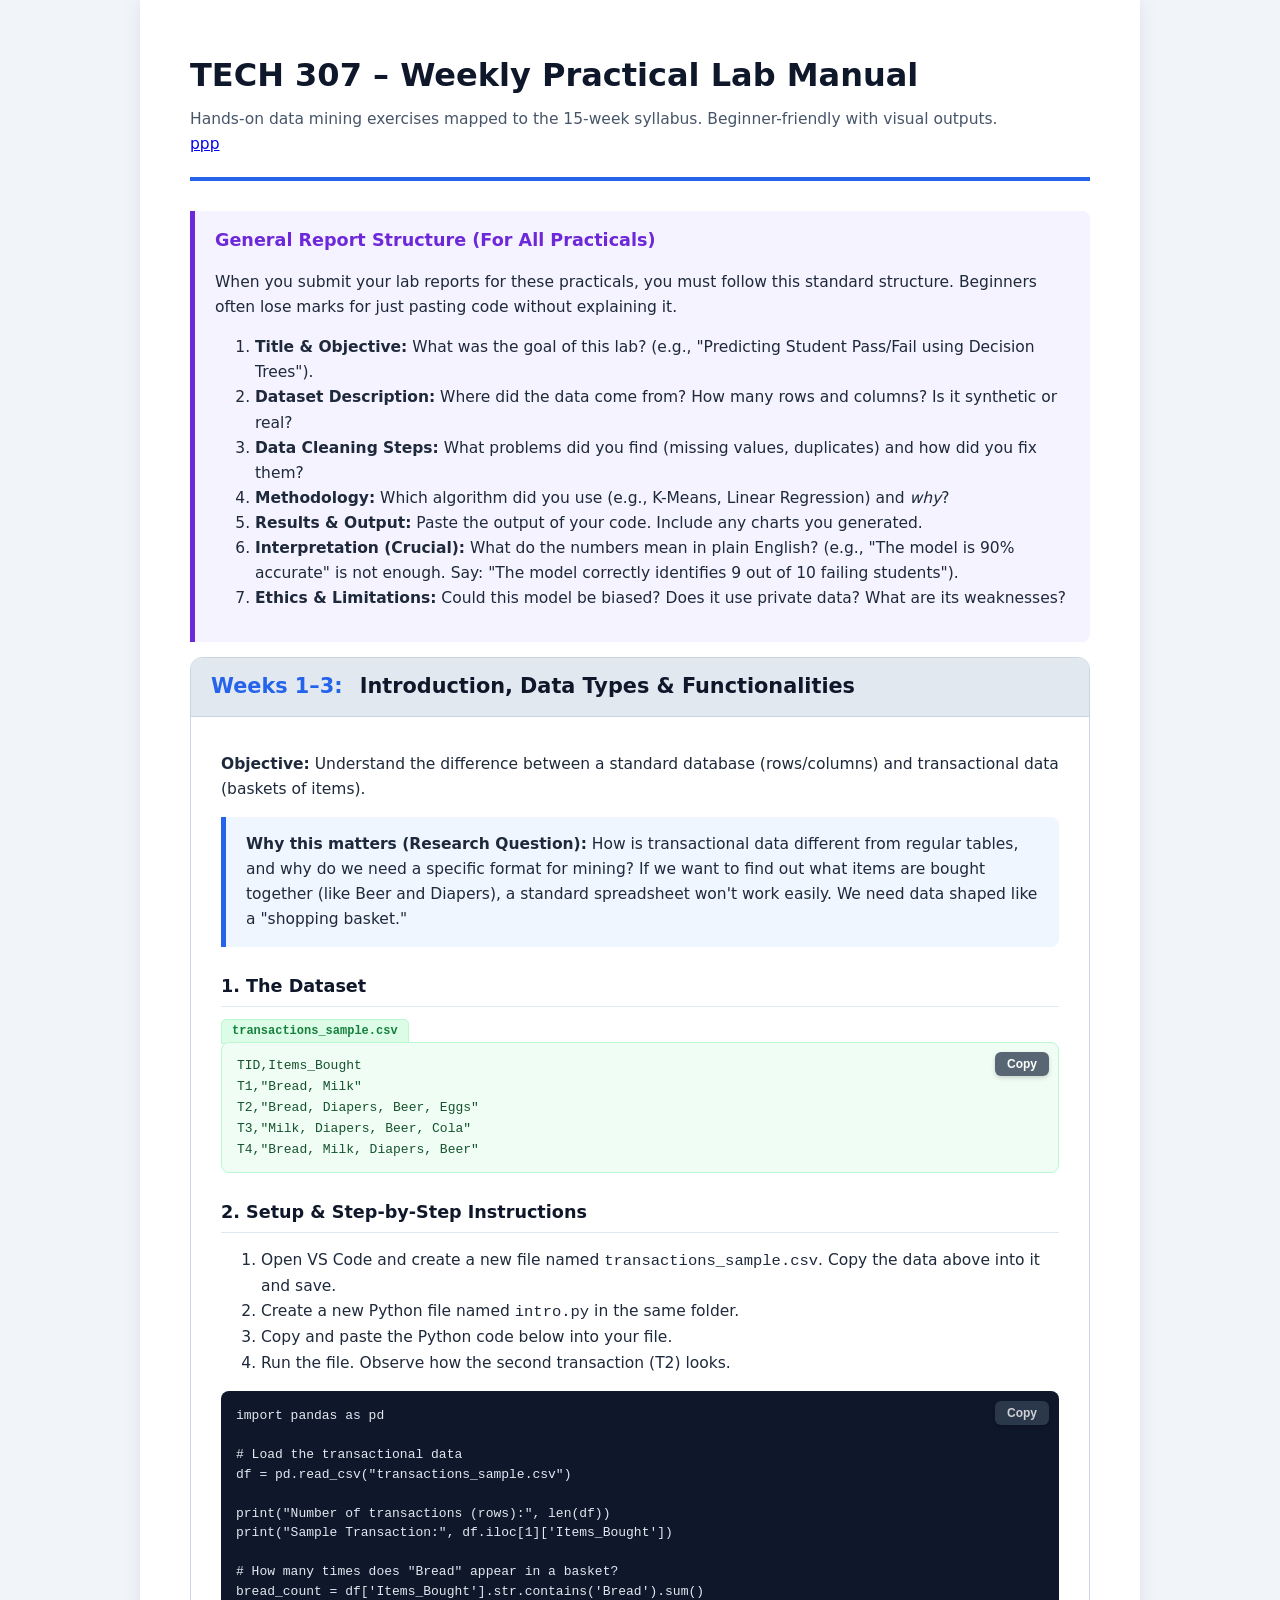
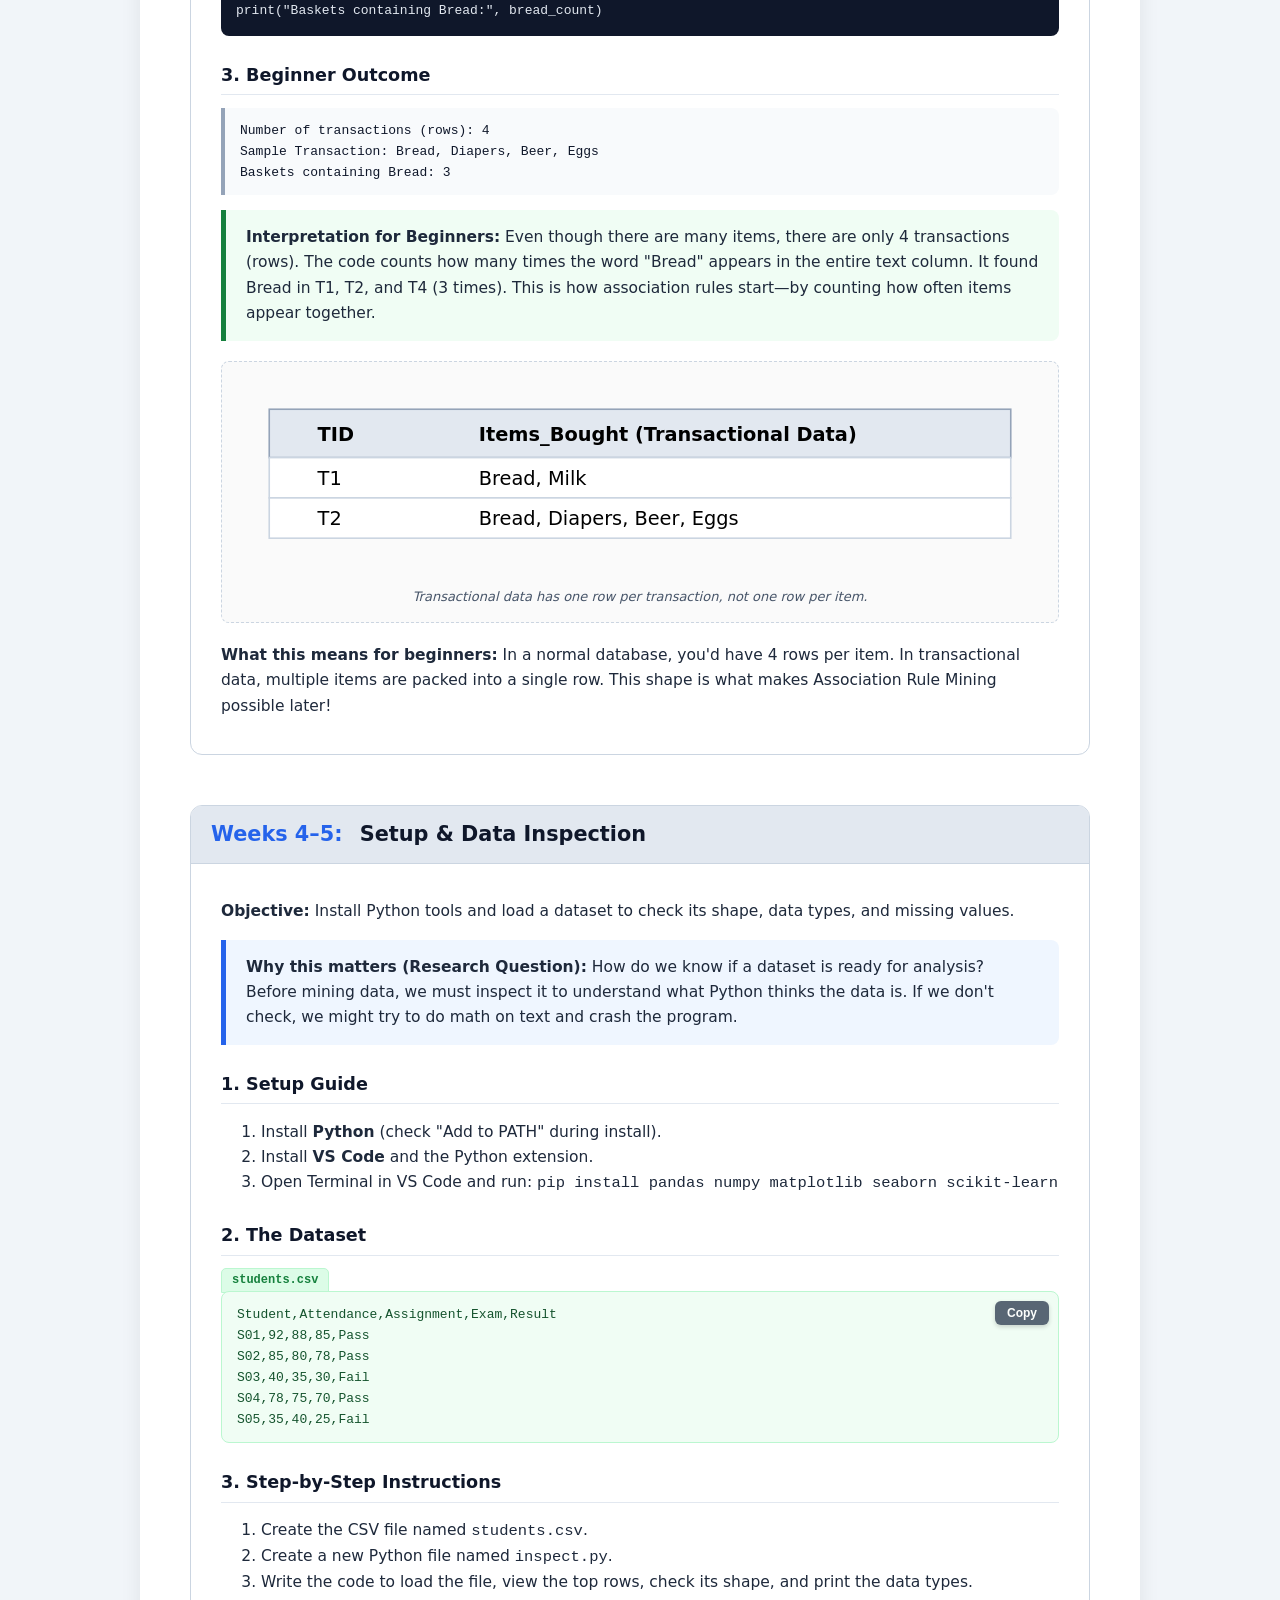
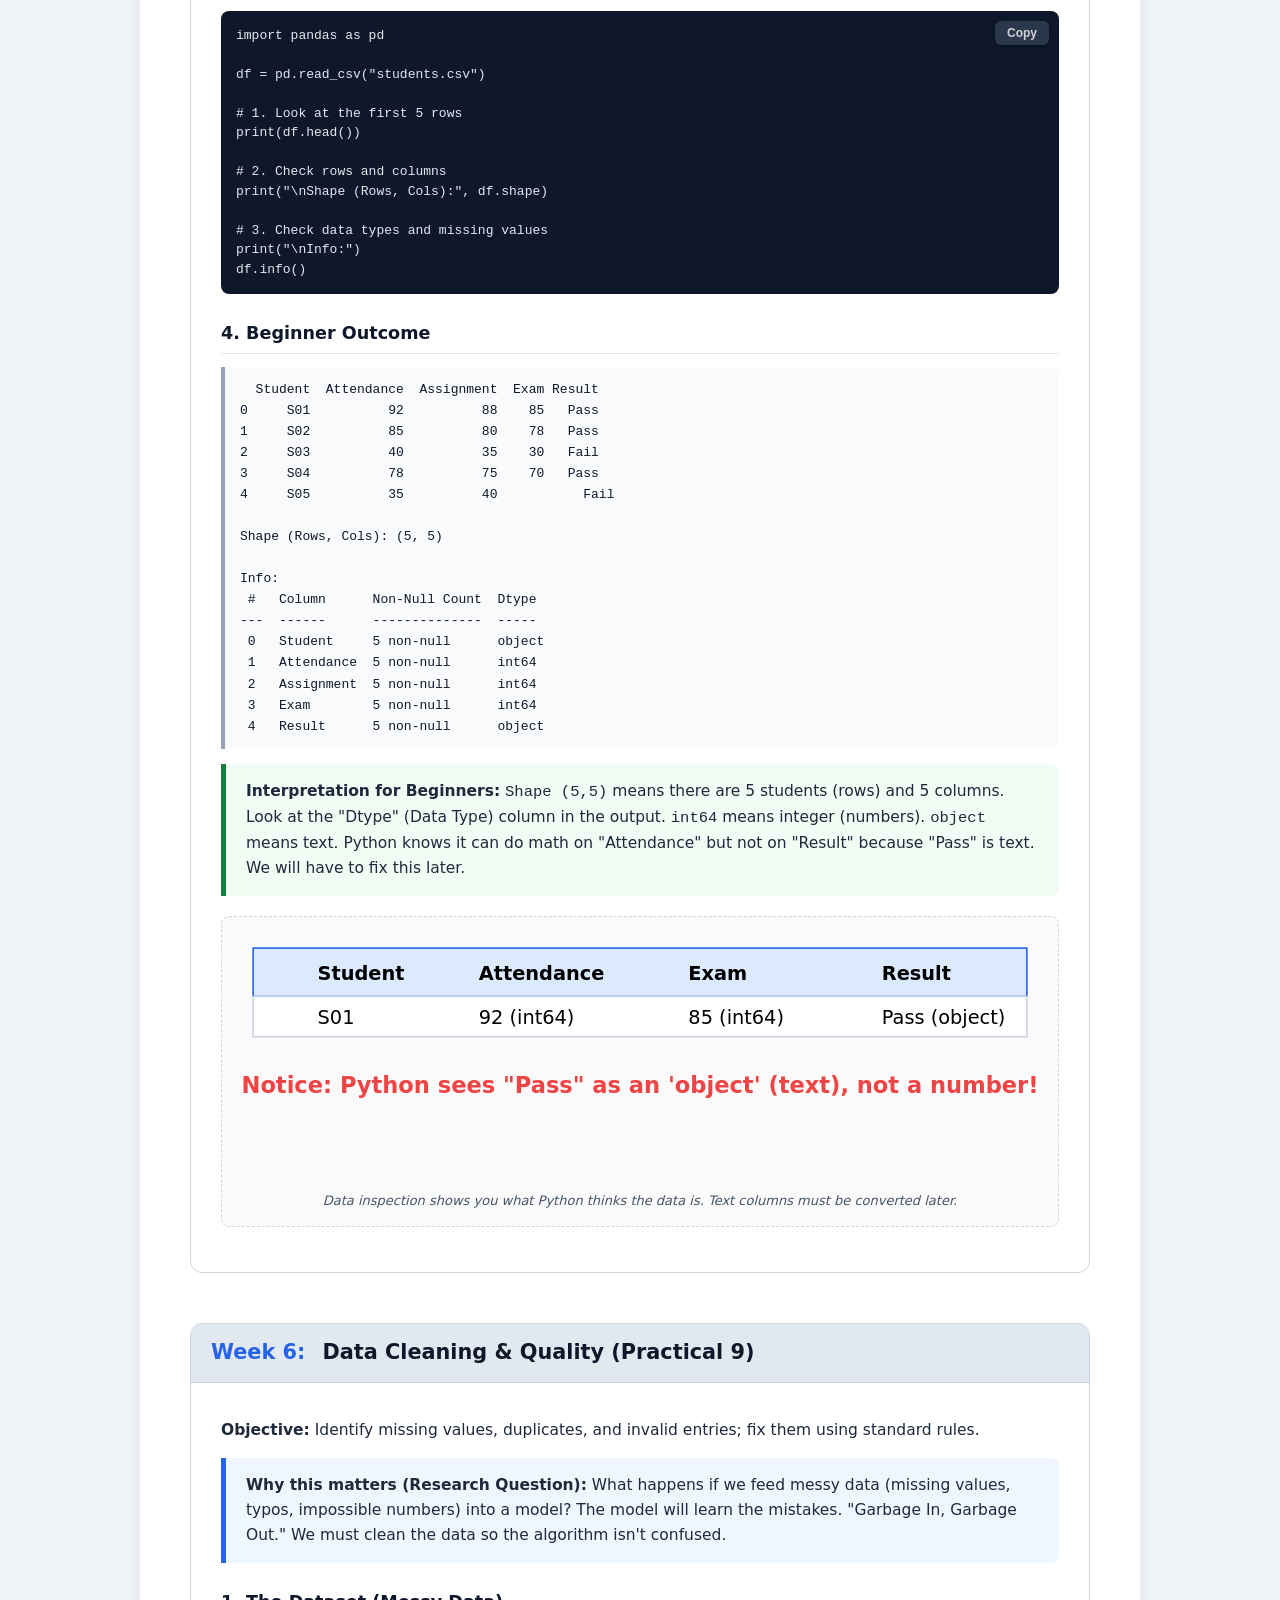
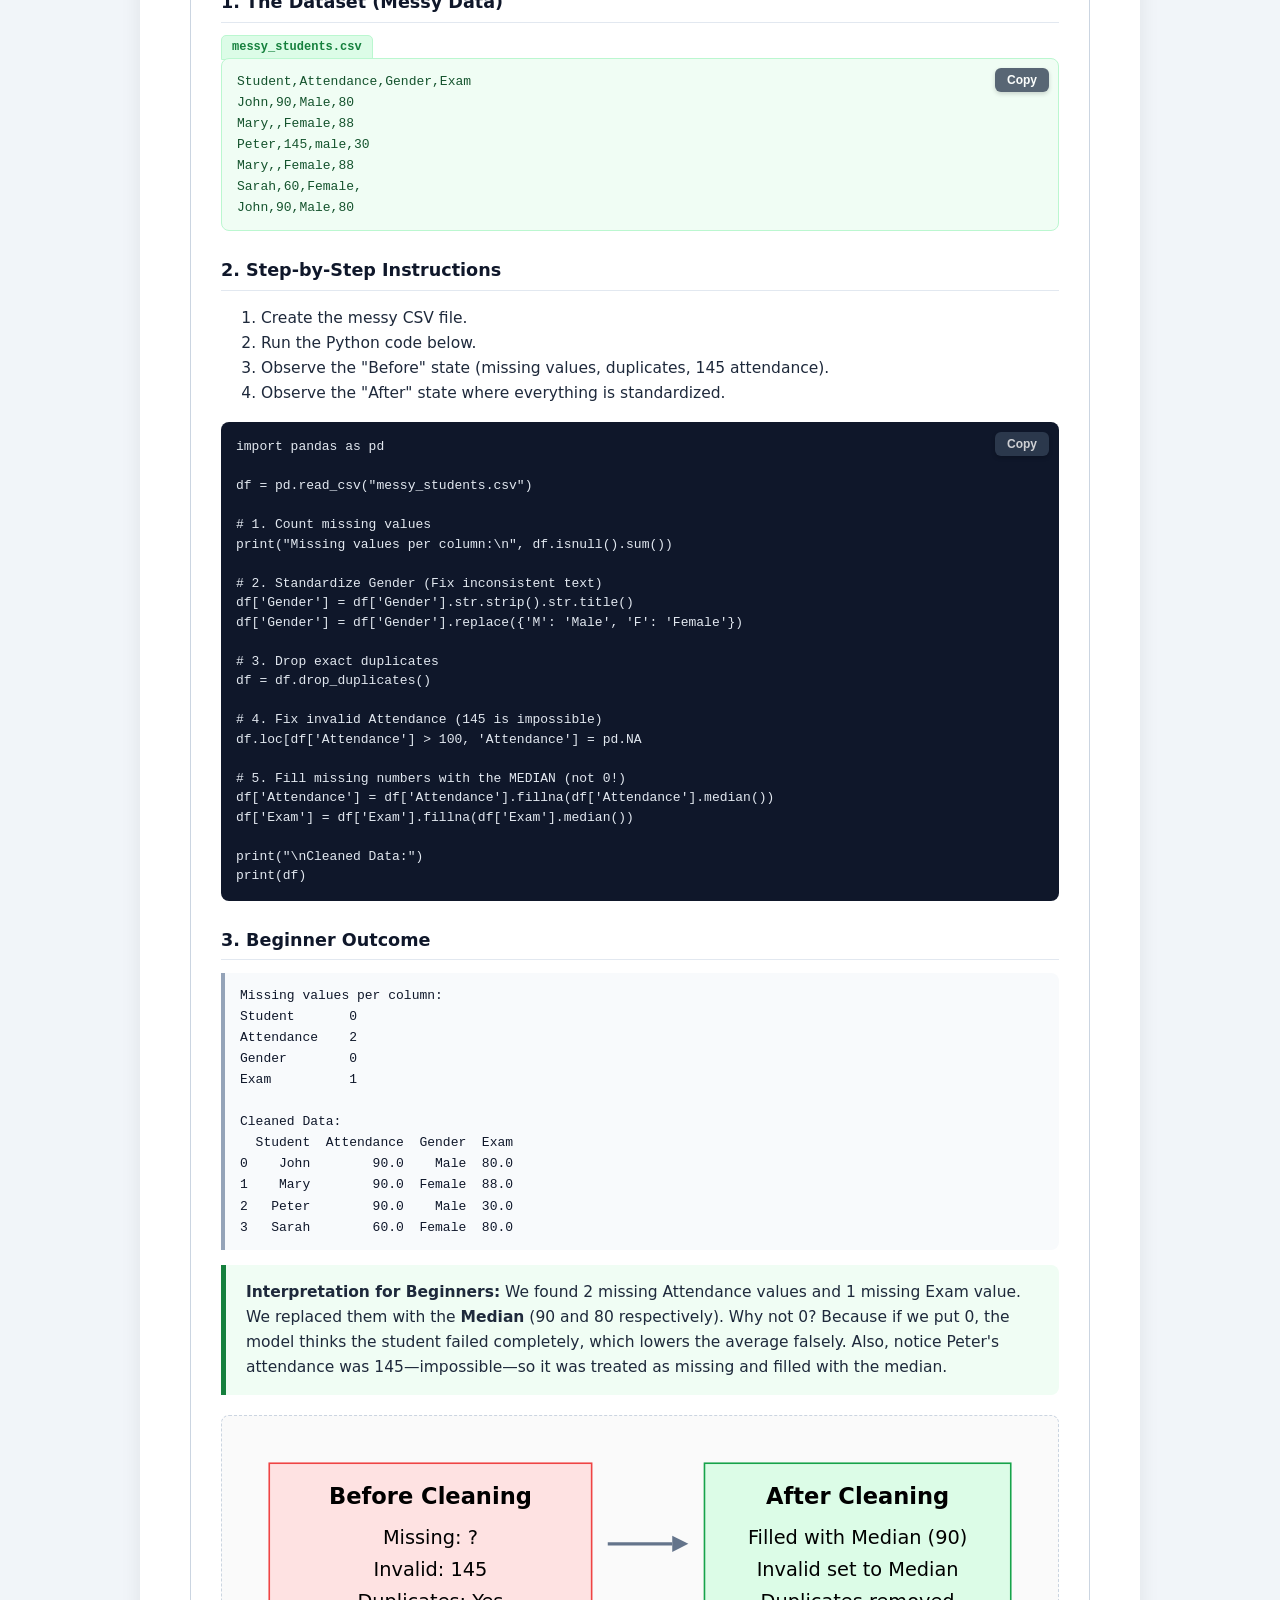
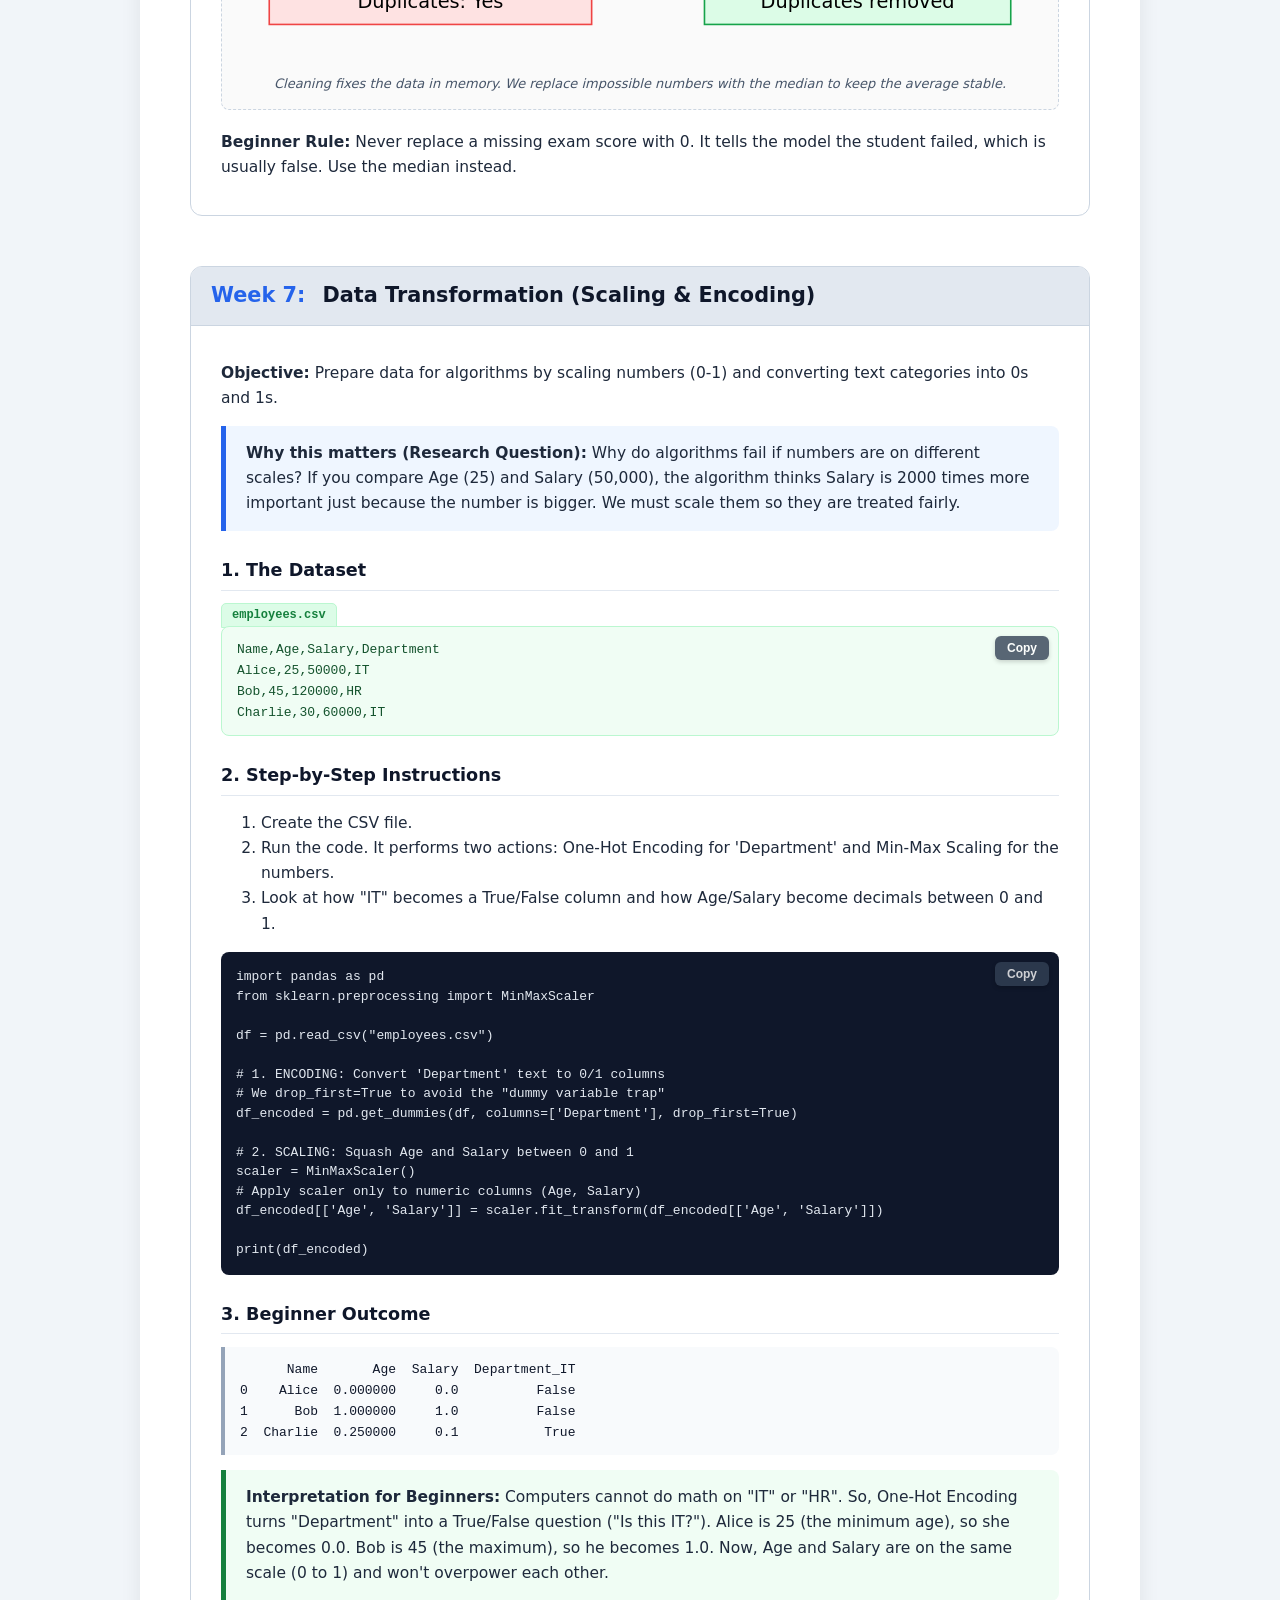
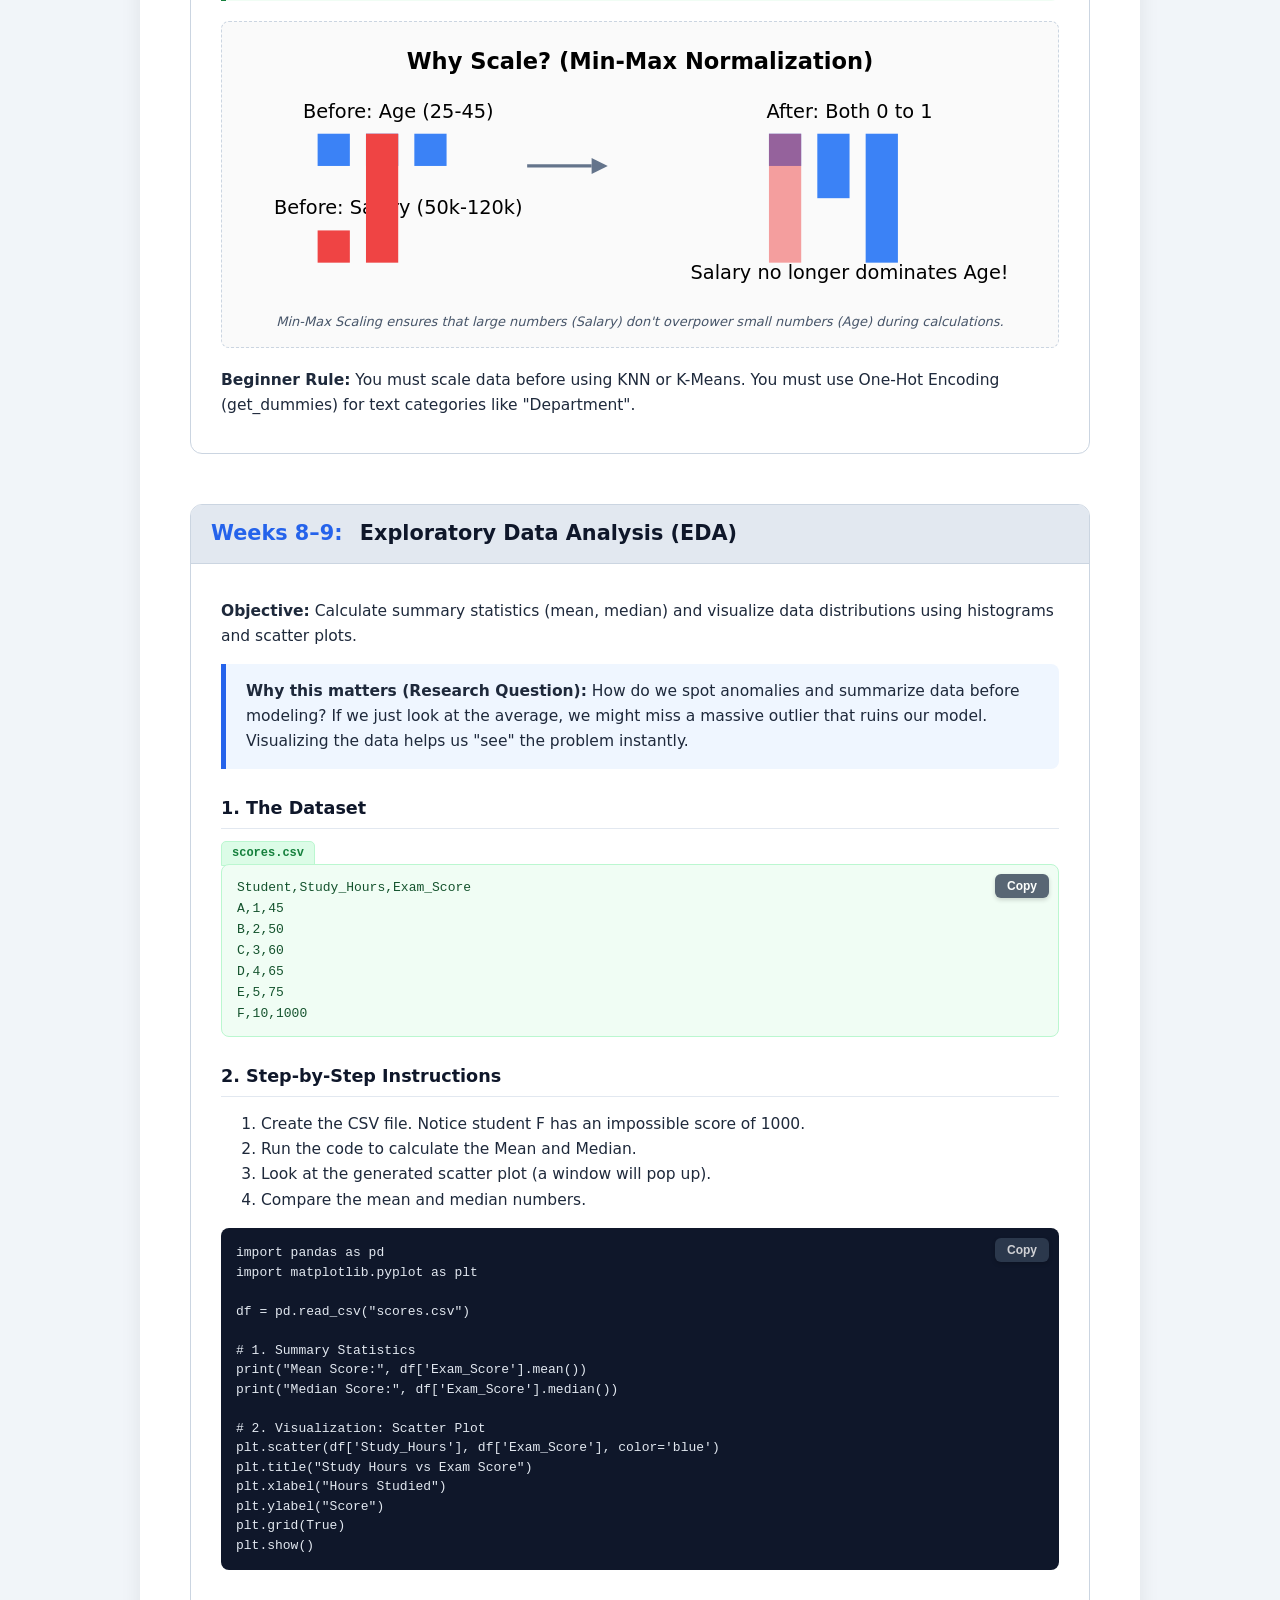
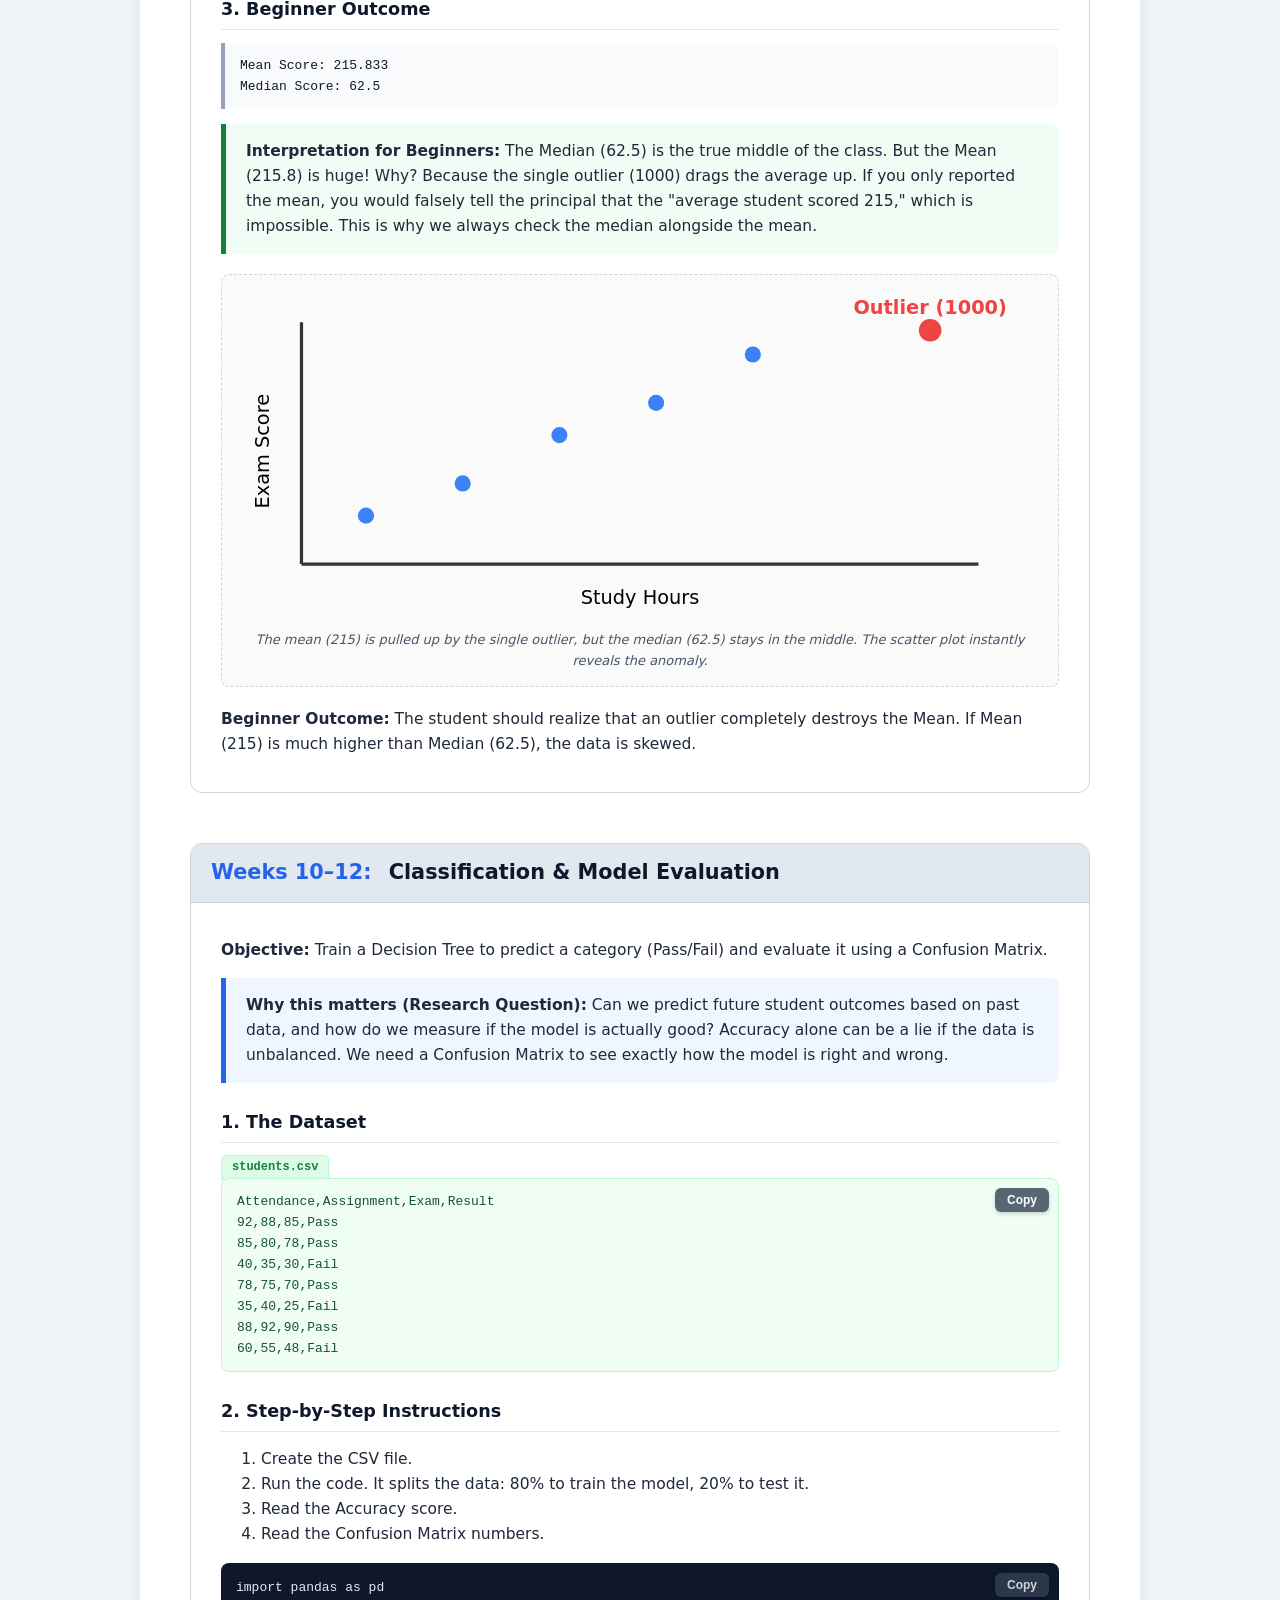
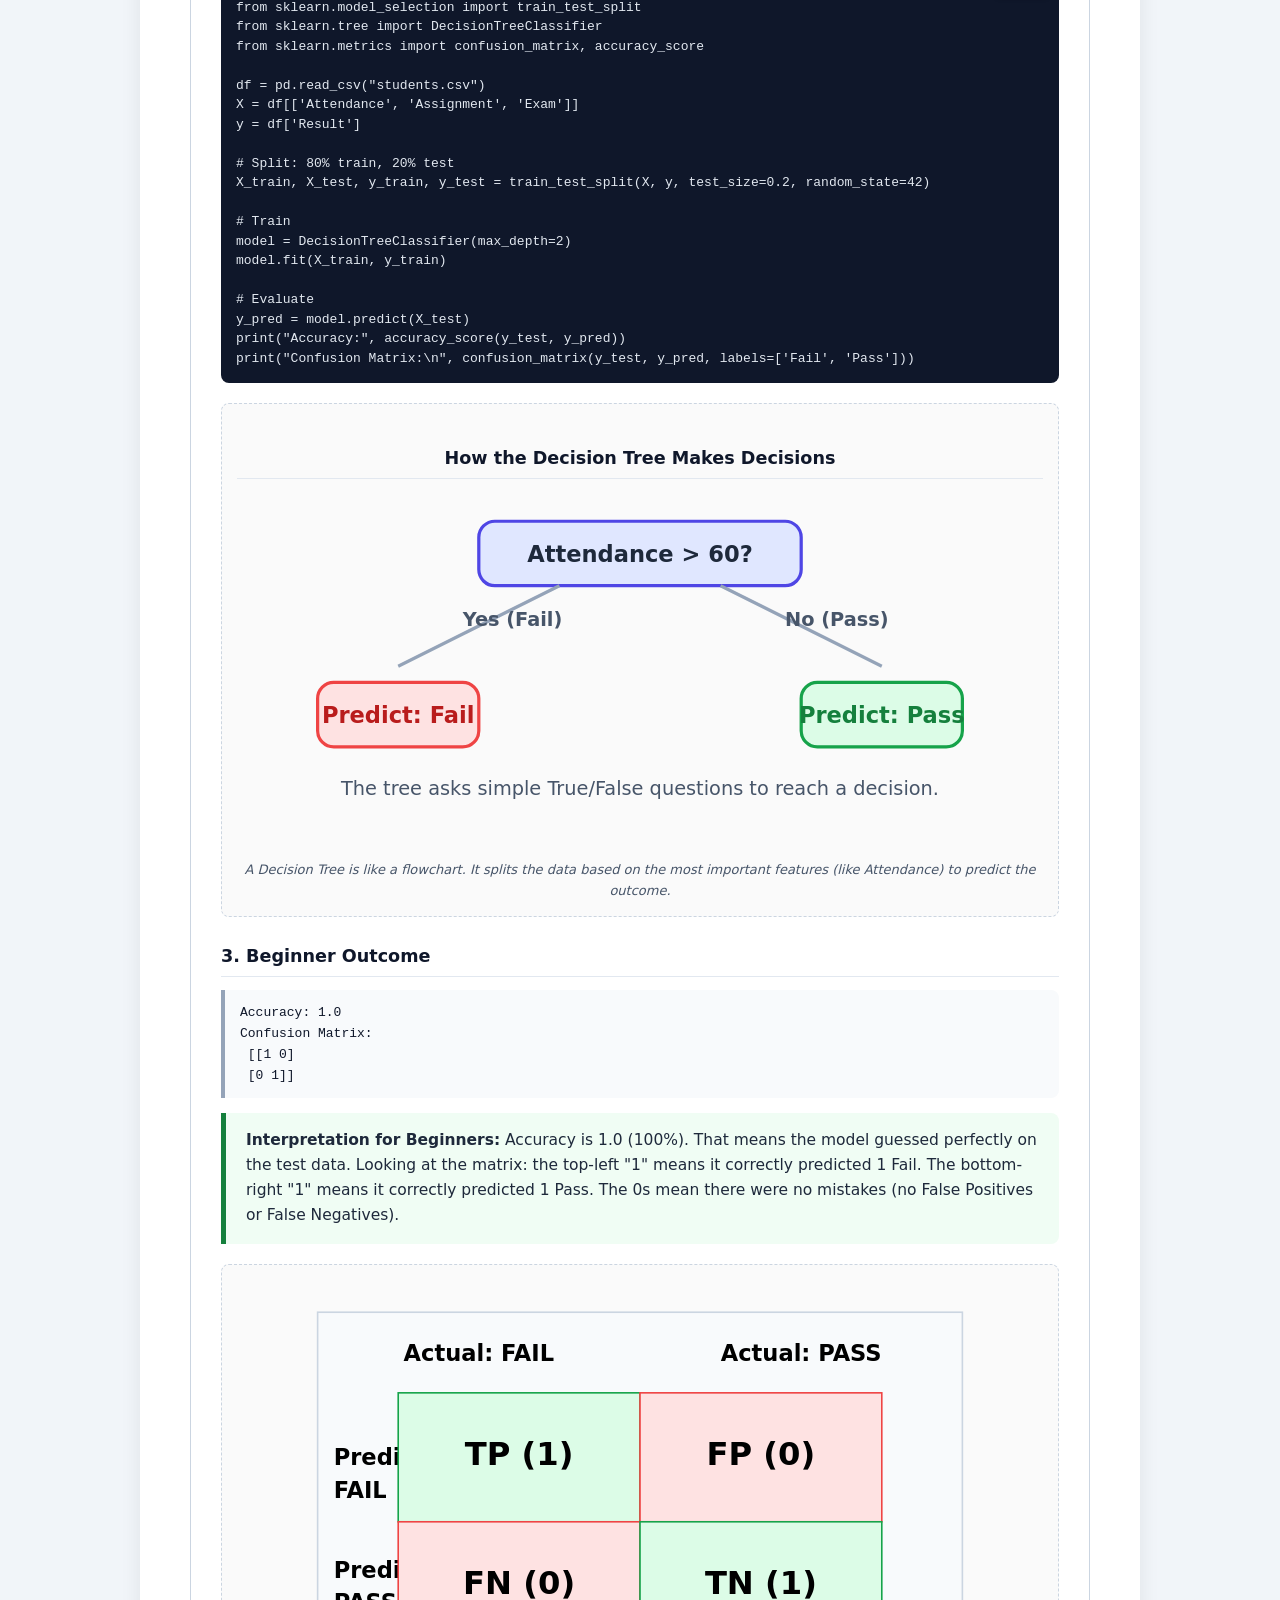
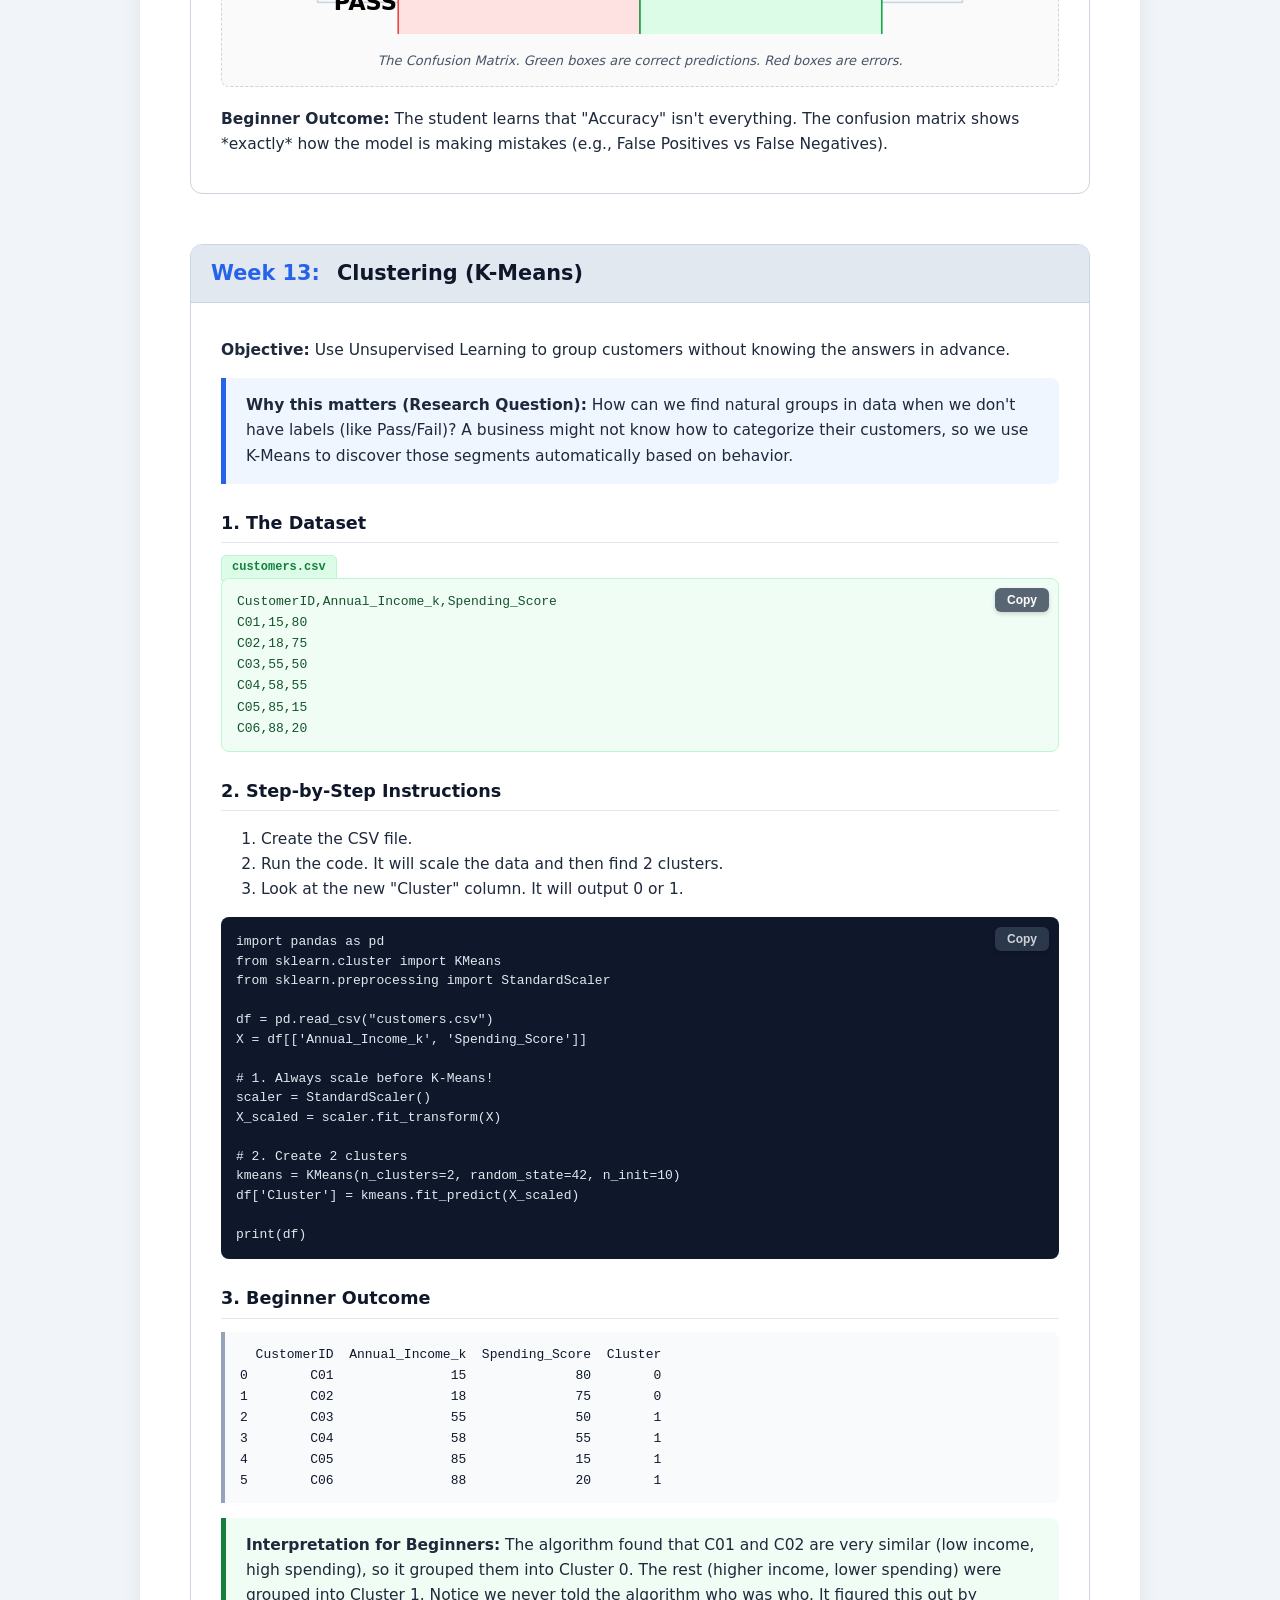
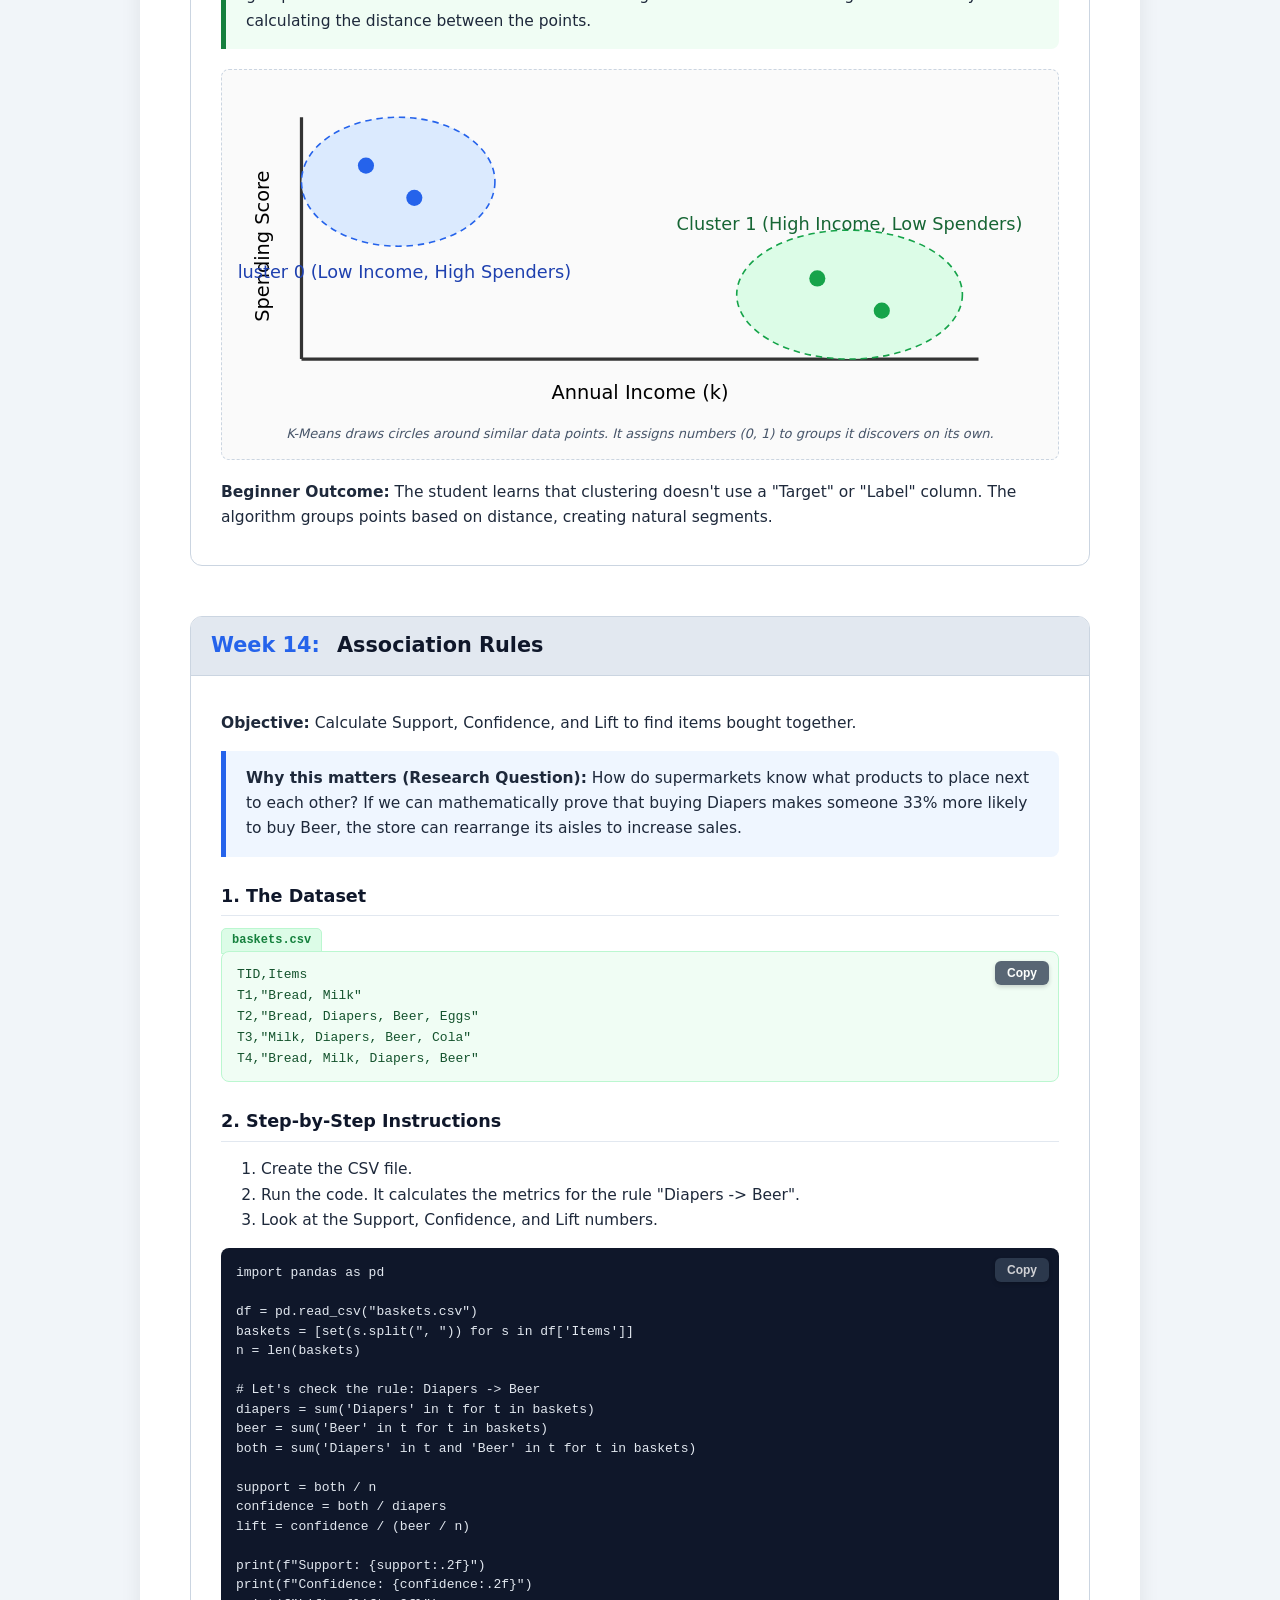
==== practical.html @ ae91cf28 "first commit" ====
<!DOCTYPE html>
<html lang="en">
<head>
<meta charset="UTF-8">
<meta name="viewport" content="width=device-width, initial-scale=1.0">
<title>TECH 307 – Weekly Practical Lab Manual</title>
<style>
  :root {
    --ink: #1e293b; --muted: #475569; --line: #cbd5e1;
    --blue: #2563eb; --blue-l: #eff6ff; --green: #15803d; --green-l: #f0fdf4;
    --amber: #b45309; --amber-l: #fffbeb; --red: #b91c1c; --red-l: #fef2f2;
    --purple: #6d28d9; --purple-l: #f5f3ff;
  }
  * { box-sizing: border-box; }
  body {
    margin: 0; background: #f1f5f9; color: var(--ink);
    font-family: "Segoe UI", system-ui, -apple-system, sans-serif;
    font-size: 15.5px; line-height: 1.62;
  }
  .sheet { max-width: 1000px; margin: 0 auto; background: #fff; padding: 40px 50px 80px; box-shadow: 0 0 20px rgba(0,0,0,.08); }
  header { border-bottom: 4px solid var(--blue); padding-bottom: 20px; margin-bottom: 30px; }
  header h1 { font-size: 2rem; margin: 10px 0 5px; color: #0f172a; }
  header p { color: var(--muted); margin: 0; }
  
  .week-section { margin-bottom: 50px; border: 1px solid var(--line); border-radius: 12px; overflow: hidden; }
  .week-header { background: #e2e8f0; padding: 12px 20px; border-bottom: 1px solid var(--line); }
  .week-header h2 { margin: 0; font-size: 1.3rem; color: #0f172a; }
  .week-header span { font-weight: 700; color: var(--blue); margin-right: 10px; }
  .week-content { padding: 25px 30px; }
  
  h3 { font-size: 1.1rem; margin: 25px 0 10px; color: #0f172a; border-bottom: 1px solid #e2e8f0; padding-bottom: 5px; }
  p { margin: 10px 0; }
  
  .box { padding: 15px 20px; border-radius: 0 8px 8px 0; margin: 15px 0; border-left: 5px solid var(--blue); background: var(--blue-l); }
  .box.amber { border-left-color: var(--amber); background: var(--amber-l); }
  .box.green { border-left-color: var(--green); background: var(--green-l); }
  .box.purple { border-left-color: var(--purple); background: var(--purple-l); }
  
  pre.csv { background: var(--green-l); color: #14532d; border: 1px solid #bbf7d0; padding: 12px 15px; border-radius: 8px; overflow-x: auto; font-size: 13px; margin: 0; }
  pre.code { background: #0f172a; color: #e2e8f0; padding: 15px; border-radius: 8px; overflow-x: auto; font-size: 13px; line-height: 1.5; margin: 0; }
  pre.output { background: #f8fafc; color: #0f172a; border-left: 4px solid #94a3b8; padding: 12px 15px; border-radius: 0 8px 8px 0; font-size: 13px; }
  
  .label { display: inline-block; font-size: 12px; font-weight: 700; padding: 2px 10px; border-radius: 5px 5px 0 0; margin-bottom: -5px; font-family: monospace; }
  .label.data { color: var(--green); background: #dcfce7; border: 1px solid #bbf7d0; }
  .label.python { color: #cbd5e1; background: #1e293b; }
  
  table { width: 100%; border-collapse: collapse; margin: 15px 0; font-size: 14px; }
  th, td { border: 1px solid var(--line); padding: 10px; text-align: left; }
  th { background: #f8fafc; font-weight: 700; }
  
  .diagram-wrap { margin: 20px 0; text-align: center; background: #fafafa; padding: 15px; border-radius: 8px; border: 1px dashed var(--line); }
  .diagram-wrap svg { max-width: 100%; height: auto; }
  .diagram-caption { font-size: 13px; color: var(--muted); margin-top: 8px; font-style: italic; }

  /* NEW: Copy Button Styles */
  .code-container { position: relative; margin-bottom: 15px; }
  .copy-btn { position: absolute; top: 10px; right: 10px; background: #334155; color: #fff; border: none; padding: 5px 12px; border-radius: 6px; cursor: pointer; font-size: 12px; font-weight: 600; opacity: 0.8; transition: all 0.2s; box-shadow: 0 2px 4px rgba(0,0,0,0.2); }
  .copy-btn:hover { opacity: 1; background: #475569; }
</style>
</head>
<body>
<div class="sheet">

<header>
  <h1>TECH 307 – Weekly Practical Lab Manual</h1>
  <p>Hands-on data mining exercises mapped to the 15-week syllabus. Beginner-friendly with visual outputs.</p>
  <a href="pra.html">ppp</a>
</header>

<!-- ========================================== -->
<!-- GENERAL REPORT STRUCTURE (NEWLY ADDED)     -->
<!-- ========================================== -->
<div class="box purple">
  <h3 style="margin-top:0; border:none; color:var(--purple);">General Report Structure (For All Practicals)</h3>
  <p>When you submit your lab reports for these practicals, you must follow this standard structure. Beginners often lose marks for just pasting code without explaining it.</p>
  <ol>
    <li><strong>Title & Objective:</strong> What was the goal of this lab? (e.g., "Predicting Student Pass/Fail using Decision Trees").</li>
    <li><strong>Dataset Description:</strong> Where did the data come from? How many rows and columns? Is it synthetic or real?</li>
    <li><strong>Data Cleaning Steps:</strong> What problems did you find (missing values, duplicates) and how did you fix them?</li>
    <li><strong>Methodology:</strong> Which algorithm did you use (e.g., K-Means, Linear Regression) and <em>why</em>?</li>
    <li><strong>Results & Output:</strong> Paste the output of your code. Include any charts you generated.</li>
    <li><strong>Interpretation (Crucial):</strong> What do the numbers mean in plain English? (e.g., "The model is 90% accurate" is not enough. Say: "The model correctly identifies 9 out of 10 failing students").</li>
    <li><strong>Ethics & Limitations:</strong> Could this model be biased? Does it use private data? What are its weaknesses?</li>
  </ol>
</div>

<!-- ========================================== -->
<!-- WEEK 1-3: INTRODUCTION & TYPES             -->
<!-- ========================================== -->
<div class="week-section">
  <div class="week-header"><h2><span>Weeks 1–3:</span> Introduction, Data Types & Functionalities</h2></div>
  <div class="week-content">
    <p><strong>Objective:</strong> Understand the difference between a standard database (rows/columns) and transactional data (baskets of items).</p>
    
    <!-- NEWLY ADDED: WHY THIS MATTERS -->
    <div class="box">
      <strong>Why this matters (Research Question):</strong> How is transactional data different from regular tables, and why do we need a specific format for mining? If we want to find out what items are bought together (like Beer and Diapers), a standard spreadsheet won't work easily. We need data shaped like a "shopping basket."
    </div>

    <h3>1. The Dataset</h3>
    <span class="label data">transactions_sample.csv</span>
    <pre class="csv">TID,Items_Bought
T1,"Bread, Milk"
T2,"Bread, Diapers, Beer, Eggs"
T3,"Milk, Diapers, Beer, Cola"
T4,"Bread, Milk, Diapers, Beer"</pre>

    <!-- NEWLY ADDED: STEP-BY-STEP -->
    <h3>2. Setup & Step-by-Step Instructions</h3>
    <ol>
      <li>Open VS Code and create a new file named <code>transactions_sample.csv</code>. Copy the data above into it and save.</li>
      <li>Create a new Python file named <code>intro.py</code> in the same folder.</li>
      <li>Copy and paste the Python code below into your file.</li>
      <li>Run the file. Observe how the second transaction (T2) looks.</li>
    </ol>
    
    <pre class="code">import pandas as pd

# Load the transactional data
df = pd.read_csv("transactions_sample.csv")

print("Number of transactions (rows):", len(df))
print("Sample Transaction:", df.iloc[1]['Items_Bought'])

# How many times does "Bread" appear in a basket?
bread_count = df['Items_Bought'].str.contains('Bread').sum()
print("Baskets containing Bread:", bread_count)</pre>

    <h3>3. Beginner Outcome</h3>
    <pre class="output">Number of transactions (rows): 4
Sample Transaction: Bread, Diapers, Beer, Eggs
Baskets containing Bread: 3</pre>

    <!-- NEWLY ADDED: INTERPRETATION -->
    <div class="box green">
      <strong>Interpretation for Beginners:</strong> 
      Even though there are many items, there are only 4 transactions (rows). The code counts how many times the word "Bread" appears in the entire text column. It found Bread in T1, T2, and T4 (3 times). This is how association rules start—by counting how often items appear together.
    </div>

    <div class="diagram-wrap">
      <svg viewBox="0 0 500 120" xmlns="http://www.w3.org/2000/svg">
        <rect x="20" y="20" width="460" height="30" fill="#e2e8f0" stroke="#94a3b8"/>
        <text x="50" y="40" font-size="12" font-weight="bold">TID</text>
        <text x="150" y="40" font-size="12" font-weight="bold">Items_Bought (Transactional Data)</text>
        
        <rect x="20" y="50" width="460" height="25" fill="#fff" stroke="#cbd5e1"/>
        <text x="50" y="67" font-size="12">T1</text>
        <text x="150" y="67" font-size="12">Bread, Milk</text>
        
        <rect x="20" y="75" width="460" height="25" fill="#fff" stroke="#cbd5e1"/>
        <text x="50" y="92" font-size="12">T2</text>
        <text x="150" y="92" font-size="12">Bread, Diapers, Beer, Eggs</text>
      </svg>
      <div class="diagram-caption">Transactional data has one row per transaction, not one row per item.</div>
    </div>
    <p><strong>What this means for beginners:</strong> In a normal database, you'd have 4 rows per item. In transactional data, multiple items are packed into a single row. This shape is what makes Association Rule Mining possible later!</p>
  </div>
</div>

<!-- ========================================== -->
<!-- WEEK 4-5: SETUP & INSPECTION               -->
<!-- ========================================== -->
<div class="week-section">
  <div class="week-header"><h2><span>Weeks 4–5:</span> Setup & Data Inspection</h2></div>
  <div class="week-content">
    <p><strong>Objective:</strong> Install Python tools and load a dataset to check its shape, data types, and missing values.</p>
    
    <!-- NEWLY ADDED: WHY THIS MATTERS -->
    <div class="box">
      <strong>Why this matters (Research Question):</strong> How do we know if a dataset is ready for analysis? Before mining data, we must inspect it to understand what Python thinks the data is. If we don't check, we might try to do math on text and crash the program.
    </div>

    <h3>1. Setup Guide</h3>
    <ol>
      <li>Install <strong>Python</strong> (check "Add to PATH" during install).</li>
      <li>Install <strong>VS Code</strong> and the Python extension.</li>
      <li>Open Terminal in VS Code and run: <code>pip install pandas numpy matplotlib seaborn scikit-learn</code></li>
    </ol>

    <h3>2. The Dataset</h3>
    <span class="label data">students.csv</span>
    <pre class="csv">Student,Attendance,Assignment,Exam,Result
S01,92,88,85,Pass
S02,85,80,78,Pass
S03,40,35,30,Fail
S04,78,75,70,Pass
S05,35,40,25,Fail</pre>

    <!-- NEWLY ADDED: STEP-BY-STEP -->
    <h3>3. Step-by-Step Instructions</h3>
    <ol>
      <li>Create the CSV file named <code>students.csv</code>.</li>
      <li>Create a new Python file named <code>inspect.py</code>.</li>
      <li>Write the code to load the file, view the top rows, check its shape, and print the data types.</li>
    </ol>

    <pre class="code">import pandas as pd

df = pd.read_csv("students.csv")

# 1. Look at the first 5 rows
print(df.head())

# 2. Check rows and columns
print("\nShape (Rows, Cols):", df.shape)

# 3. Check data types and missing values
print("\nInfo:")
df.info()</pre>

    <h3>4. Beginner Outcome</h3>
    <pre class="output">  Student  Attendance  Assignment  Exam Result
0     S01          92          88    85   Pass
1     S02          85          80    78   Pass
2     S03          40          35    30   Fail
3     S04          78          75    70   Pass
4     S05          35          40           Fail

Shape (Rows, Cols): (5, 5)

Info:
 #   Column      Non-Null Count  Dtype 
---  ------      --------------  ----- 
 0   Student     5 non-null      object
 1   Attendance  5 non-null      int64 
 2   Assignment  5 non-null      int64 
 3   Exam        5 non-null      int64 
 4   Result      5 non-null      object</pre>

    <!-- NEWLY ADDED: INTERPRETATION -->
    <div class="box green">
      <strong>Interpretation for Beginners:</strong> 
      <code>Shape (5,5)</code> means there are 5 students (rows) and 5 columns. Look at the "Dtype" (Data Type) column in the output. <code>int64</code> means integer (numbers). <code>object</code> means text. Python knows it can do math on "Attendance" but not on "Result" because "Pass" is text. We will have to fix this later.
    </div>

    <div class="diagram-wrap">
      <svg viewBox="0 0 500 150" xmlns="http://www.w3.org/2000/svg">
        <rect x="10" y="10" width="480" height="30" fill="#dbeafe" stroke="#2563eb"/>
        <text x="50" y="30" font-size="12" font-weight="bold">Student</text>
        <text x="150" y="30" font-size="12" font-weight="bold">Attendance</text>
        <text x="280" y="30" font-size="12" font-weight="bold">Exam</text>
        <text x="400" y="30" font-size="12" font-weight="bold">Result</text>

        <rect x="10" y="40" width="480" height="25" fill="#fff" stroke="#cbd5e1"/>
        <text x="50" y="57" font-size="12">S01</text>
        <text x="150" y="57" font-size="12">92 (int64)</text>
        <text x="280" y="57" font-size="12">85 (int64)</text>
        <text x="400" y="57" font-size="12">Pass (object)</text>

        <text x="250" y="100" font-size="14" text-anchor="middle" fill="#ef4444" font-weight="bold">Notice: Python sees "Pass" as an 'object' (text), not a number!</text>
      </svg>
      <div class="diagram-caption">Data inspection shows you what Python thinks the data is. Text columns must be converted later.</div>
    </div>
  </div>
</div>

<!-- ========================================== -->
<!-- WEEK 6: CLEANING (Practical 9)             -->
<!-- ========================================== -->
<div class="week-section">
  <div class="week-header"><h2><span>Week 6:</span> Data Cleaning & Quality (Practical 9)</h2></div>
  <div class="week-content">
    <p><strong>Objective:</strong> Identify missing values, duplicates, and invalid entries; fix them using standard rules.</p>
    
    <!-- NEWLY ADDED: WHY THIS MATTERS -->
    <div class="box">
      <strong>Why this matters (Research Question):</strong> What happens if we feed messy data (missing values, typos, impossible numbers) into a model? The model will learn the mistakes. "Garbage In, Garbage Out." We must clean the data so the algorithm isn't confused.
    </div>

    <h3>1. The Dataset (Messy Data)</h3>
    <span class="label data">messy_students.csv</span>
    <pre class="csv">Student,Attendance,Gender,Exam
John,90,Male,80
Mary,,Female,88
Peter,145,male,30
Mary,,Female,88
Sarah,60,Female,
John,90,Male,80</pre>

    <!-- NEWLY ADDED: STEP-BY-STEP -->
    <h3>2. Step-by-Step Instructions</h3>
    <ol>
      <li>Create the messy CSV file.</li>
      <li>Run the Python code below.</li>
      <li>Observe the "Before" state (missing values, duplicates, 145 attendance).</li>
      <li>Observe the "After" state where everything is standardized.</li>
    </ol>

    <pre class="code">import pandas as pd

df = pd.read_csv("messy_students.csv")

# 1. Count missing values
print("Missing values per column:\n", df.isnull().sum())

# 2. Standardize Gender (Fix inconsistent text)
df['Gender'] = df['Gender'].str.strip().str.title()
df['Gender'] = df['Gender'].replace({'M': 'Male', 'F': 'Female'})

# 3. Drop exact duplicates
df = df.drop_duplicates()

# 4. Fix invalid Attendance (145 is impossible)
df.loc[df['Attendance'] > 100, 'Attendance'] = pd.NA

# 5. Fill missing numbers with the MEDIAN (not 0!)
df['Attendance'] = df['Attendance'].fillna(df['Attendance'].median())
df['Exam'] = df['Exam'].fillna(df['Exam'].median())

print("\nCleaned Data:")
print(df)</pre>

    <h3>3. Beginner Outcome</h3>
    <pre class="output">Missing values per column:
Student       0
Attendance    2
Gender        0
Exam          1

Cleaned Data:
  Student  Attendance  Gender  Exam
0    John        90.0    Male  80.0
1    Mary        90.0  Female  88.0
2   Peter        90.0    Male  30.0
3   Sarah        60.0  Female  80.0</pre>

    <!-- NEWLY ADDED: INTERPRETATION -->
    <div class="box green">
      <strong>Interpretation for Beginners:</strong> 
      We found 2 missing Attendance values and 1 missing Exam value. We replaced them with the <strong>Median</strong> (90 and 80 respectively). Why not 0? Because if we put 0, the model thinks the student failed completely, which lowers the average falsely. Also, notice Peter's attendance was 145—impossible—so it was treated as missing and filled with the median.
    </div>

    <div class="diagram-wrap">
      <svg viewBox="0 0 500 140" xmlns="http://www.w3.org/2000/svg">
        <rect x="20" y="20" width="200" height="100" fill="#fee2e2" stroke="#ef4444"/>
        <text x="120" y="45" font-size="14" text-anchor="middle" font-weight="bold">Before Cleaning</text>
        <text x="120" y="70" font-size="12" text-anchor="middle">Missing: ?</text>
        <text x="120" y="90" font-size="12" text-anchor="middle">Invalid: 145</text>
        <text x="120" y="110" font-size="12" text-anchor="middle">Duplicates: Yes</text>

        <path d="M 230 70 L 270 70" stroke="#64748b" stroke-width="2"/>
        <polygon points="270,65 280,70 270,75" fill="#64748b"/>

        <rect x="290" y="20" width="190" height="100" fill="#dcfce7" stroke="#16a34a"/>
        <text x="385" y="45" font-size="14" text-anchor="middle" font-weight="bold">After Cleaning</text>
        <text x="385" y="70" font-size="12" text-anchor="middle">Filled with Median (90)</text>
        <text x="385" y="90" font-size="12" text-anchor="middle">Invalid set to Median</text>
        <text x="385" y="110" font-size="12" text-anchor="middle">Duplicates removed</text>
      </svg>
      <div class="diagram-caption">Cleaning fixes the data in memory. We replace impossible numbers with the median to keep the average stable.</div>
    </div>
    <p><strong>Beginner Rule:</strong> Never replace a missing exam score with 0. It tells the model the student failed, which is usually false. Use the median instead.</p>
  </div>
</div>

<!-- ========================================== -->
<!-- WEEK 7: TRANSFORMATION (New Practical)     -->
<!-- ========================================== -->
<div class="week-section">
  <div class="week-header"><h2><span>Week 7:</span> Data Transformation (Scaling & Encoding)</h2></div>
  <div class="week-content">
    <p><strong>Objective:</strong> Prepare data for algorithms by scaling numbers (0-1) and converting text categories into 0s and 1s.</p>
    
    <!-- NEWLY ADDED: WHY THIS MATTERS -->
    <div class="box">
      <strong>Why this matters (Research Question):</strong> Why do algorithms fail if numbers are on different scales? If you compare Age (25) and Salary (50,000), the algorithm thinks Salary is 2000 times more important just because the number is bigger. We must scale them so they are treated fairly.
    </div>

    <h3>1. The Dataset</h3>
    <span class="label data">employees.csv</span>
    <pre class="csv">Name,Age,Salary,Department
Alice,25,50000,IT
Bob,45,120000,HR
Charlie,30,60000,IT</pre>

    <!-- NEWLY ADDED: STEP-BY-STEP -->
    <h3>2. Step-by-Step Instructions</h3>
    <ol>
      <li>Create the CSV file.</li>
      <li>Run the code. It performs two actions: One-Hot Encoding for 'Department' and Min-Max Scaling for the numbers.</li>
      <li>Look at how "IT" becomes a True/False column and how Age/Salary become decimals between 0 and 1.</li>
    </ol>

    <pre class="code">import pandas as pd
from sklearn.preprocessing import MinMaxScaler

df = pd.read_csv("employees.csv")

# 1. ENCODING: Convert 'Department' text to 0/1 columns
# We drop_first=True to avoid the "dummy variable trap"
df_encoded = pd.get_dummies(df, columns=['Department'], drop_first=True)

# 2. SCALING: Squash Age and Salary between 0 and 1
scaler = MinMaxScaler()
# Apply scaler only to numeric columns (Age, Salary)
df_encoded[['Age', 'Salary']] = scaler.fit_transform(df_encoded[['Age', 'Salary']])

print(df_encoded)</pre>

    <h3>3. Beginner Outcome</h3>
    <pre class="output">      Name       Age  Salary  Department_IT
0    Alice  0.000000     0.0          False
1      Bob  1.000000     1.0          False
2  Charlie  0.250000     0.1           True</pre>

    <!-- NEWLY ADDED: INTERPRETATION -->
    <div class="box green">
      <strong>Interpretation for Beginners:</strong> 
      Computers cannot do math on "IT" or "HR". So, One-Hot Encoding turns "Department" into a True/False question ("Is this IT?"). Alice is 25 (the minimum age), so she becomes 0.0. Bob is 45 (the maximum), so he becomes 1.0. Now, Age and Salary are on the same scale (0 to 1) and won't overpower each other.
    </div>

    <div class="diagram-wrap">
      <svg viewBox="0 0 500 160" xmlns="http://www.w3.org/2000/svg">
        <text x="250" y="20" font-size="14" text-anchor="middle" font-weight="bold">Why Scale? (Min-Max Normalization)</text>
        
        <!-- Before -->
        <text x="100" y="50" font-size="12" text-anchor="middle">Before: Age (25-45)</text>
        <rect x="50" y="60" width="20" height="20" fill="#3b82f6"/>
        <rect x="80" y="60" width="20" height="20" fill="#3b82f6"/>
        <rect x="110" y="60" width="20" height="20" fill="#3b82f6"/>
        
        <text x="100" y="110" font-size="12" text-anchor="middle">Before: Salary (50k-120k)</text>
        <rect x="50" y="120" width="20" height="20" fill="#ef4444"/>
        <rect x="80" y="60" width="20" height="80" fill="#ef4444"/>

        <!-- Arrow -->
        <path d="M 180 80 L 220 80" stroke="#64748b" stroke-width="2"/>
        <polygon points="220,75 230,80 220,85" fill="#64748b"/>

        <!-- After -->
        <text x="380" y="50" font-size="12" text-anchor="middle">After: Both 0 to 1</text>
        <rect x="330" y="60" width="20" height="20" fill="#3b82f6"/>
        <rect x="360" y="60" width="20" height="40" fill="#3b82f6"/>
        <rect x="390" y="60" width="20" height="80" fill="#3b82f6"/>
        
        <rect x="330" y="60" width="20" height="80" fill="#ef4444" opacity="0.5"/>
        <text x="380" y="150" font-size="12" text-anchor="middle">Salary no longer dominates Age!</text>
      </svg>
      <div class="diagram-caption">Min-Max Scaling ensures that large numbers (Salary) don't overpower small numbers (Age) during calculations.</div>
    </div>
    <p><strong>Beginner Rule:</strong> You must scale data before using KNN or K-Means. You must use One-Hot Encoding (get_dummies) for text categories like "Department".</p>
  </div>
</div>

<!-- ========================================== -->
<!-- WEEK 8-9: EDA & VISUALIZATION (New)        -->
<!-- ========================================== -->
<div class="week-section">
  <div class="week-header"><h2><span>Weeks 8–9:</span> Exploratory Data Analysis (EDA)</h2></div>
  <div class="week-content">
    <p><strong>Objective:</strong> Calculate summary statistics (mean, median) and visualize data distributions using histograms and scatter plots.</p>
    
    <!-- NEWLY ADDED: WHY THIS MATTERS -->
    <div class="box">
      <strong>Why this matters (Research Question):</strong> How do we spot anomalies and summarize data before modeling? If we just look at the average, we might miss a massive outlier that ruins our model. Visualizing the data helps us "see" the problem instantly.
    </div>

    <h3>1. The Dataset</h3>
    <span class="label data">scores.csv</span>
    <pre class="csv">Student,Study_Hours,Exam_Score
A,1,45
B,2,50
C,3,60
D,4,65
E,5,75
F,10,1000</pre>

    <!-- NEWLY ADDED: STEP-BY-STEP -->
    <h3>2. Step-by-Step Instructions</h3>
    <ol>
      <li>Create the CSV file. Notice student F has an impossible score of 1000.</li>
      <li>Run the code to calculate the Mean and Median.</li>
      <li>Look at the generated scatter plot (a window will pop up).</li>
      <li>Compare the mean and median numbers.</li>
    </ol>

    <pre class="code">import pandas as pd
import matplotlib.pyplot as plt

df = pd.read_csv("scores.csv")

# 1. Summary Statistics
print("Mean Score:", df['Exam_Score'].mean())
print("Median Score:", df['Exam_Score'].median())

# 2. Visualization: Scatter Plot
plt.scatter(df['Study_Hours'], df['Exam_Score'], color='blue')
plt.title("Study Hours vs Exam Score")
plt.xlabel("Hours Studied")
plt.ylabel("Score")
plt.grid(True)
plt.show()</pre>

    <h3>3. Beginner Outcome</h3>
    <pre class="output">Mean Score: 215.833
Median Score: 62.5</pre>

    <!-- NEWLY ADDED: INTERPRETATION -->
    <div class="box green">
      <strong>Interpretation for Beginners:</strong> 
      The Median (62.5) is the true middle of the class. But the Mean (215.8) is huge! Why? Because the single outlier (1000) drags the average up. If you only reported the mean, you would falsely tell the principal that the "average student scored 215," which is impossible. This is why we always check the median alongside the mean.
    </div>

    <div class="diagram-wrap">
      <svg viewBox="0 0 500 200" xmlns="http://www.w3.org/2000/svg">
        <!-- Axes -->
        <line x1="40" y1="170" x2="460" y2="170" stroke="#333" stroke-width="2"/>
        <line x1="40" y1="170" x2="40" y2="20" stroke="#333" stroke-width="2"/>
        
        <!-- Data points -->
        <circle cx="80" cy="140" r="5" fill="#3b82f6"/>
        <circle cx="140" cy="120" r="5" fill="#3b82f6"/>
        <circle cx="200" cy="90" r="5" fill="#3b82f6"/>
        <circle cx="260" cy="70" r="5" fill="#3b82f6"/>
        <circle cx="320" cy="40" r="5" fill="#3b82f6"/>
        
        <!-- Outlier -->
        <circle cx="430" cy="25" r="7" fill="#ef4444"/>
        <text x="430" y="15" font-size="12" text-anchor="middle" fill="#ef4444" font-weight="bold">Outlier (1000)</text>
        
        <!-- Labels -->
        <text x="250" y="195" font-size="12" text-anchor="middle">Study Hours</text>
        <text x="20" y="100" font-size="12" transform="rotate(-90 20,100)" text-anchor="middle">Exam Score</text>
      </svg>
      <div class="diagram-caption">The mean (215) is pulled up by the single outlier, but the median (62.5) stays in the middle. The scatter plot instantly reveals the anomaly.</div>
    </div>
    <p><strong>Beginner Outcome:</strong> The student should realize that an outlier completely destroys the Mean. If Mean (215) is much higher than Median (62.5), the data is skewed.</p>
  </div>
</div>

<!-- ========================================== -->
<!-- WEEK 10-12: CLASSIFICATION & EVALUATION    -->
<!-- ========================================== -->
<div class="week-section">
  <div class="week-header"><h2><span>Weeks 10–12:</span> Classification & Model Evaluation</h2></div>
  <div class="week-content">
    <p><strong>Objective:</strong> Train a Decision Tree to predict a category (Pass/Fail) and evaluate it using a Confusion Matrix.</p>
    
    <!-- NEWLY ADDED: WHY THIS MATTERS -->
    <div class="box">
      <strong>Why this matters (Research Question):</strong> Can we predict future student outcomes based on past data, and how do we measure if the model is actually good? Accuracy alone can be a lie if the data is unbalanced. We need a Confusion Matrix to see exactly how the model is right and wrong.
    </div>

    <h3>1. The Dataset</h3>
    <span class="label data">students.csv</span>
    <pre class="csv">Attendance,Assignment,Exam,Result
92,88,85,Pass
85,80,78,Pass
40,35,30,Fail
78,75,70,Pass
35,40,25,Fail
88,92,90,Pass
60,55,48,Fail</pre>

    <!-- NEWLY ADDED: STEP-BY-STEP -->
    <h3>2. Step-by-Step Instructions</h3>
    <ol>
      <li>Create the CSV file.</li>
      <li>Run the code. It splits the data: 80% to train the model, 20% to test it.</li>
      <li>Read the Accuracy score.</li>
      <li>Read the Confusion Matrix numbers.</li>
    </ol>

    <pre class="code">import pandas as pd
from sklearn.model_selection import train_test_split
from sklearn.tree import DecisionTreeClassifier
from sklearn.metrics import confusion_matrix, accuracy_score

df = pd.read_csv("students.csv")
X = df[['Attendance', 'Assignment', 'Exam']]
y = df['Result']

# Split: 80% train, 20% test
X_train, X_test, y_train, y_test = train_test_split(X, y, test_size=0.2, random_state=42)

# Train
model = DecisionTreeClassifier(max_depth=2)
model.fit(X_train, y_train)

# Evaluate
y_pred = model.predict(X_test)
print("Accuracy:", accuracy_score(y_test, y_pred))
print("Confusion Matrix:\n", confusion_matrix(y_test, y_pred, labels=['Fail', 'Pass']))</pre>

    <!-- NEWLY ADDED: DECISION TREE DIAGRAM -->
    <div class="diagram-wrap">
      <h3>How the Decision Tree Makes Decisions</h3>
      <svg viewBox="0 0 500 220" xmlns="http://www.w3.org/2000/svg">
        <!-- Root Node -->
        <rect x="150" y="20" width="200" height="40" rx="10" fill="#e0e7ff" stroke="#4f46e5" stroke-width="2"/>
        <text x="250" y="45" font-size="14" text-anchor="middle" font-weight="bold" fill="#1e293b">Attendance &gt; 60?</text>

        <!-- Lines -->
        <line x1="200" y1="60" x2="100" y2="110" stroke="#94a3b8" stroke-width="2"/>
        <line x1="300" y1="60" x2="400" y2="110" stroke="#94a3b8" stroke-width="2"/>
        
        <!-- Labels on lines -->
        <text x="140" y="85" font-size="12" fill="#475569" font-weight="bold">Yes (Fail)</text>
        <text x="340" y="85" font-size="12" fill="#475569" font-weight="bold">No (Pass)</text>

        <!-- Left Leaf -->
        <rect x="50" y="120" width="100" height="40" rx="10" fill="#fee2e2" stroke="#ef4444" stroke-width="2"/>
        <text x="100" y="145" font-size="14" text-anchor="middle" font-weight="bold" fill="#b91c1c">Predict: Fail</text>

        <!-- Right Leaf -->
        <rect x="350" y="120" width="100" height="40" rx="10" fill="#dcfce7" stroke="#16a34a" stroke-width="2"/>
        <text x="400" y="145" font-size="14" text-anchor="middle" font-weight="bold" fill="#15803d">Predict: Pass</text>

        <!-- Explanation -->
        <text x="250" y="190" font-size="12" text-anchor="middle" fill="#475569">The tree asks simple True/False questions to reach a decision.</text>
      </svg>
      <div class="diagram-caption">A Decision Tree is like a flowchart. It splits the data based on the most important features (like Attendance) to predict the outcome.</div>
    </div>

    <h3>3. Beginner Outcome</h3>
    <pre class="output">Accuracy: 1.0
Confusion Matrix:
 [[1 0]
 [0 1]]</pre>

    <!-- NEWLY ADDED: INTERPRETATION -->
    <div class="box green">
      <strong>Interpretation for Beginners:</strong> 
      Accuracy is 1.0 (100%). That means the model guessed perfectly on the test data. Looking at the matrix: the top-left "1" means it correctly predicted 1 Fail. The bottom-right "1" means it correctly predicted 1 Pass. The 0s mean there were no mistakes (no False Positives or False Negatives). 
    </div>

    <div class="diagram-wrap">
      <svg viewBox="0 0 500 220" xmlns="http://www.w3.org/2000/svg">
        <rect x="50" y="20" width="400" height="180" fill="#f8fafc" stroke="#cbd5e1"/>
        
        <!-- Headers -->
        <text x="150" y="50" font-size="14" text-anchor="middle" font-weight="bold">Actual: FAIL</text>
        <text x="350" y="50" font-size="14" text-anchor="middle" font-weight="bold">Actual: PASS</text>
        
        <text x="60" y="115" font-size="14" font-weight="bold">Predicted:</text>
        <text x="60" y="135" font-size="14" font-weight="bold">FAIL</text>
        
        <text x="60" y="185" font-size="14" font-weight="bold">Predicted:</text>
        <text x="60" y="205" font-size="14" font-weight="bold">PASS</text>
        
        <!-- Cells -->
        <rect x="100" y="70" width="150" height="80" fill="#dcfce7" stroke="#16a34a"/>
        <text x="175" y="115" font-size="20" text-anchor="middle" font-weight="bold">TP (1)</text>
        
        <rect x="250" y="70" width="150" height="80" fill="#fee2e2" stroke="#ef4444"/>
        <text x="325" y="115" font-size="20" text-anchor="middle" font-weight="bold">FP (0)</text>
        
        <rect x="100" y="150" width="150" height="80" fill="#fee2e2" stroke="#ef4444"/>
        <text x="175" y="195" font-size="20" text-anchor="middle" font-weight="bold">FN (0)</text>
        
        <rect x="250" y="150" width="150" height="80" fill="#dcfce7" stroke="#16a34a"/>
        <text x="325" y="195" font-size="20" text-anchor="middle" font-weight="bold">TN (1)</text>
      </svg>
      <div class="diagram-caption">The Confusion Matrix. Green boxes are correct predictions. Red boxes are errors.</div>
    </div>
    <p><strong>Beginner Outcome:</strong> The student learns that "Accuracy" isn't everything. The confusion matrix shows *exactly* how the model is making mistakes (e.g., False Positives vs False Negatives).</p>
  </div>
</div>

<!-- ========================================== -->
<!-- WEEK 13: CLUSTERING (Practical 3)          -->
<!-- ========================================== -->
<div class="week-section">
  <div class="week-header"><h2><span>Week 13:</span> Clustering (K-Means)</h2></div>
  <div class="week-content">
    <p><strong>Objective:</strong> Use Unsupervised Learning to group customers without knowing the answers in advance.</p>
    
    <!-- NEWLY ADDED: WHY THIS MATTERS -->
    <div class="box">
      <strong>Why this matters (Research Question):</strong> How can we find natural groups in data when we don't have labels (like Pass/Fail)? A business might not know how to categorize their customers, so we use K-Means to discover those segments automatically based on behavior.
    </div>

    <h3>1. The Dataset</h3>
    <span class="label data">customers.csv</span>
    <pre class="csv">CustomerID,Annual_Income_k,Spending_Score
C01,15,80
C02,18,75
C03,55,50
C04,58,55
C05,85,15
C06,88,20</pre>

    <!-- NEWLY ADDED: STEP-BY-STEP -->
    <h3>2. Step-by-Step Instructions</h3>
    <ol>
      <li>Create the CSV file.</li>
      <li>Run the code. It will scale the data and then find 2 clusters.</li>
      <li>Look at the new "Cluster" column. It will output 0 or 1.</li>
    </ol>

    <pre class="code">import pandas as pd
from sklearn.cluster import KMeans
from sklearn.preprocessing import StandardScaler

df = pd.read_csv("customers.csv")
X = df[['Annual_Income_k', 'Spending_Score']]

# 1. Always scale before K-Means!
scaler = StandardScaler()
X_scaled = scaler.fit_transform(X)

# 2. Create 2 clusters
kmeans = KMeans(n_clusters=2, random_state=42, n_init=10)
df['Cluster'] = kmeans.fit_predict(X_scaled)

print(df)</pre>

    <h3>3. Beginner Outcome</h3>
    <pre class="output">  CustomerID  Annual_Income_k  Spending_Score  Cluster
0        C01               15              80        0
1        C02               18              75        0
2        C03               55              50        1
3        C04               58              55        1
4        C05               85              15        1
5        C06               88              20        1</pre>

    <!-- NEWLY ADDED: INTERPRETATION -->
    <div class="box green">
      <strong>Interpretation for Beginners:</strong> 
      The algorithm found that C01 and C02 are very similar (low income, high spending), so it grouped them into Cluster 0. The rest (higher income, lower spending) were grouped into Cluster 1. Notice we never told the algorithm who was who. It figured this out by calculating the distance between the points.
    </div>

    <div class="diagram-wrap">
      <svg viewBox="0 0 500 200" xmlns="http://www.w3.org/2000/svg">
        <!-- Axes -->
        <line x1="40" y1="170" x2="460" y2="170" stroke="#333" stroke-width="2"/>
        <line x1="40" y1="170" x2="40" y2="20" stroke="#333" stroke-width="2"/>
        
        <text x="250" y="195" font-size="12" text-anchor="middle">Annual Income (k)</text>
        <text x="20" y="100" font-size="12" transform="rotate(-90 20,100)" text-anchor="middle">Spending Score</text>

        <!-- Cluster 1 (Low Income, High Spend) -->
        <ellipse cx="100" cy="60" rx="60" ry="40" fill="#dbeafe" stroke="#2563eb" stroke-dasharray="4,3"/>
        <circle cx="80" cy="50" r="5" fill="#2563eb"/>
        <circle cx="110" cy="70" r="5" fill="#2563eb"/>
        
        <!-- Cluster 2 (High Income, Low Spend) -->
        <ellipse cx="380" cy="130" rx="70" ry="40" fill="#dcfce7" stroke="#16a34a" stroke-dasharray="4,3"/>
        <circle cx="360" cy="120" r="5" fill="#16a34a"/>
        <circle cx="400" cy="140" r="5" fill="#16a34a"/>
        
        <text x="100" y="120" font-size="11" text-anchor="middle" fill="#1e40af">Cluster 0 (Low Income, High Spenders)</text>
        <text x="380" y="90" font-size="11" text-anchor="middle" fill="#166534">Cluster 1 (High Income, Low Spenders)</text>
      </svg>
      <div class="diagram-caption">K-Means draws circles around similar data points. It assigns numbers (0, 1) to groups it discovers on its own.</div>
    </div>
    <p><strong>Beginner Outcome:</strong> The student learns that clustering doesn't use a "Target" or "Label" column. The algorithm groups points based on distance, creating natural segments.</p>
  </div>
</div>

<!-- ========================================== -->
<!-- WEEK 14: ASSOCIATION (Practical 4)         -->
<!-- ========================================== -->
<div class="week-section">
  <div class="week-header"><h2><span>Week 14:</span> Association Rules</h2></div>
  <div class="week-content">
    <p><strong>Objective:</strong> Calculate Support, Confidence, and Lift to find items bought together.</p>
    
    <!-- NEWLY ADDED: WHY THIS MATTERS -->
    <div class="box">
      <strong>Why this matters (Research Question):</strong> How do supermarkets know what products to place next to each other? If we can mathematically prove that buying Diapers makes someone 33% more likely to buy Beer, the store can rearrange its aisles to increase sales.
    </div>

    <h3>1. The Dataset</h3>
    <span class="label data">baskets.csv</span>
    <pre class="csv">TID,Items
T1,"Bread, Milk"
T2,"Bread, Diapers, Beer, Eggs"
T3,"Milk, Diapers, Beer, Cola"
T4,"Bread, Milk, Diapers, Beer"</pre>

    <!-- NEWLY ADDED: STEP-BY-STEP -->
    <h3>2. Step-by-Step Instructions</h3>
    <ol>
      <li>Create the CSV file.</li>
      <li>Run the code. It calculates the metrics for the rule "Diapers -> Beer".</li>
      <li>Look at the Support, Confidence, and Lift numbers.</li>
    </ol>

    <pre class="code">import pandas as pd

df = pd.read_csv("baskets.csv")
baskets = [set(s.split(", ")) for s in df['Items']]
n = len(baskets)

# Let's check the rule: Diapers -> Beer
diapers = sum('Diapers' in t for t in baskets)
beer = sum('Beer' in t for t in baskets)
both = sum('Diapers' in t and 'Beer' in t for t in baskets)

support = both / n
confidence = both / diapers
lift = confidence / (beer / n)

print(f"Support: {support:.2f}")
print(f"Confidence: {confidence:.2f}")
print(f"Lift: {lift:.2f}")</pre>

    <h3>3. Beginner Outcome</h3>
    <pre class="output">Support: 0.50
Confidence: 0.67
Lift: 1.33</pre>

    <!-- NEWLY ADDED: INTERPRETATION -->
    <div class="box green">
      <strong>Interpretation for Beginners:</strong> 
      <ul>
        <li><strong>Support (0.50):</strong> 50% of ALL shopping baskets contained both Diapers and Beer.</li>
        <li><strong>Confidence (0.67):</strong> Of the people who bought Diapers, 67% of them also bought Beer.</li>
        <li><strong>Lift (1.33):</strong> This is the magic number. If it's above 1, it means the items appear together more often than random chance. You are 33% more likely to buy Beer if you buy Diapers!</li>
      </ul>
    </div>

    <div class="diagram-wrap">
      <svg viewBox="0 0 500 160" xmlns="http://www.w3.org/2000/svg">
        <circle cx="200" cy="80" r="60" fill="#dbeafe" stroke="#2563eb" opacity="0.6"/>
        <circle cx="300" cy="80" r="60" fill="#fce7f3" stroke="#db2777" opacity="0.6"/>
        
        <text x="150" y="80" font-size="14" text-anchor="middle" font-weight="bold">Diapers</text>
        <text x="350" y="80" font-size="14" text-anchor="middle" font-weight="bold">Beer</text>
        
        <!-- Intersection -->
        <text x="250" y="85" font-size="14" text-anchor="middle" font-weight="bold" fill="#4c1d95">Both</text>
        
        <text x="250" y="140" font-size="12" text-anchor="middle">Lift &gt; 1 means they appear together more than chance!</text>
      </svg>
      <div class="diagram-caption">Association rules look for the overlap between two items. A Lift above 1 is a positive association.</div>
    </div>
    <p><strong>Beginner Outcome:</strong> The student learns that Support (50%) means 50% of ALL baskets have both. Confidence (67%) means 67% of people who bought Diapers ALSO bought Beer. Lift (1.33) means you are 33% more likely to buy Beer if you buy Diapers.</p>
  </div>
</div>

<!-- ========================================== -->
<!-- WEEK 15: REGRESSION & ANOMALY              -->
<!-- ========================================== -->
<div class="week-section">
  <div class="week-header"><h2><span>Week 15:</span> Regression & Anomaly Detection</h2></div>
  <div class="week-content">
    <p><strong>Objective:</strong> Predict a continuous number using Linear Regression, and detect outliers using the IQR method.</p>
    
    <!-- NEWLY ADDED: WHY THIS MATTERS -->
    <div class="box">
      <strong>Why this matters (Research Question):</strong> How can we predict continuous numbers (like exact scores or salaries) instead of just categories? And once we have data, how do we mathematically define what counts as "suspiciously high" or "suspiciously low"?
    </div>

    <h3>1. The Dataset</h3>
    <span class="label data">study_hours.csv</span>
    <pre class="csv">Hours,Score
1.0,45
2.0,50
3.0,58
4.0,62
5.0,70
6.0,75</pre>

    <!-- NEWLY ADDED: STEP-BY-STEP -->
    <h3>2. Step-by-Step Instructions</h3>
    <ol>
      <li>Create the CSV file.</li>
      <li>Run the code to fit a line (Regression).</li>
      <li>Ask the model to predict a score for a student who studies 3.5 hours.</li>
      <li>Look at the Anomaly bounds output to see the mathematical threshold for weird scores.</li>
    </ol>

    <pre class="code">import pandas as pd
from sklearn.linear_model import LinearRegression

df = pd.read_csv("study_hours.csv")
X = df[['Hours']]
y = df['Score']

# 1. Regression
model = LinearRegression()
model.fit(X, y)

print("Slope (m):", round(model.coef_[0], 2))
print("Intercept (c):", round(model.intercept_, 2))
print("Prediction for 3.5 hours:", round(model.predict([[3.5]])[0], 2))

# 2. Anomaly Detection (IQR)
q1 = df['Score'].quantile(0.25)
q3 = df['Score'].quantile(0.75)
iqr = q3 - q1
lower_bound = q1 - 1.5 * iqr
upper_bound = q3 + 1.5 * iqr

print(f"\nAnomaly bounds: below {lower_bound} or above {upper_bound}")</pre>

    <h3>3. Beginner Outcome</h3>
    <pre class="output">Slope (m): 5.9
Intercept (c): 39.5
Prediction for 3.5 hours: 60.15

Anomaly bounds: below 27.5 or above 84.5</pre>

    <!-- NEWLY ADDED: INTERPRETATION -->
    <div class="box green">
      <strong>Interpretation for Beginners:</strong> 
      The Slope (5.9) means that for every 1 extra hour of study, the score goes up by 5.9 points. The Intercept (39.5) means if you study 0 hours, the baseline score is 39.5. Using this math, the model predicts a score of 60.15 for 3.5 hours. 
      <br><br>
      For anomalies: any score below 27.5 or above 84.5 is mathematically suspicious based on the IQR rule. If a student gets a 99, we should investigate if it's a data entry error or a real genius!
    </div>

    <div class="diagram-wrap">
      <svg viewBox="0 0 500 200" xmlns="http://www.w3.org/2000/svg">
        <!-- Axes -->
        <line x1="40" y1="170" x2="460" y2="170" stroke="#333" stroke-width="2"/>
        <line x1="40" y1="170" x2="40" y2="20" stroke="#333" stroke-width="2"/>
        
        <!-- Points -->
        <circle cx="80" cy="140" r="5" fill="#3b82f6"/>
        <circle cx="140" cy="120" r="5" fill="#3b82f6"/>
        <circle cx="200" cy="90" r="5" fill="#3b82f6"/>
        <circle cx="260" cy="70" r="5" fill="#3b82f6"/>
        <circle cx="320" cy="40" r="5" fill="#3b82f6"/>
        
        <!-- Line of best fit -->
        <line x1="50" y1="155" x2="350" y2="30" stroke="#ef4444" stroke-width="2"/>
        
        <!-- Anomaly Bounds -->
        <line x1="40" y1="140" x2="460" y2="140" stroke="#f59e0b" stroke-dasharray="4,4"/>
        <text x="460" y="135" font-size="10" text-anchor="end" fill="#b45309">Lower Bound (27.5)</text>

        <text x="250" y="195" font-size="12" text-anchor="middle">Study Hours</text>
        <text x="20" y="100" font-size="12" transform="rotate(-90 20,100)" text-anchor="middle">Score</text>
      </svg>
      <div class="diagram-caption">Regression draws the red line of best fit. The dashed lines show the acceptable range. Anything outside is an anomaly.</div>
    </div>
    <p><strong>Beginner Outcome:</strong> The student learns that Regression predicts *exact numbers* (like 60.15) while Classification predicts *categories* (like Pass/Fail). The IQR method is a simple mathematical way to flag suspicious data points.</p>
  </div>
</div>

</div>

<!-- NEW: JavaScript to dynamically add copy buttons -->
<script>
document.addEventListener("DOMContentLoaded", function() {
    // Select all CSV and Code blocks
    const codeBlocks = document.querySelectorAll("pre.csv, pre.code");

    codeBlocks.forEach(function(pre) {
        // Create a wrapper container
        const container = document.createElement("div");
        container.className = "code-container";
        
        // Insert the wrapper before the pre tag, and move the pre tag inside it
        pre.parentNode.insertBefore(container, pre);
        container.appendChild(pre);

        // Create the copy button
        const button = document.createElement("button");
        button.className = "copy-btn";
        button.innerText = "Copy";

        // Add click event for copying
        button.addEventListener("click", function() {
            const textToCopy = pre.innerText;
            
            navigator.clipboard.writeText(textToCopy).then(function() {
                // Provide visual feedback
                button.innerText = "Copied!";
                button.style.background = "#16a34a"; // Green success color
                
                setTimeout(function() {
                    button.innerText = "Copy";
                    button.style.background = "#334155"; // Reset to original color
                }, 2000);
            }).catch(function(err) {
                console.error("Failed to copy: ", err);
                button.innerText = "Error";
            });
        });

        // Add the button to the container
        container.appendChild(button);
    });
});
</script>

</body>
</html>
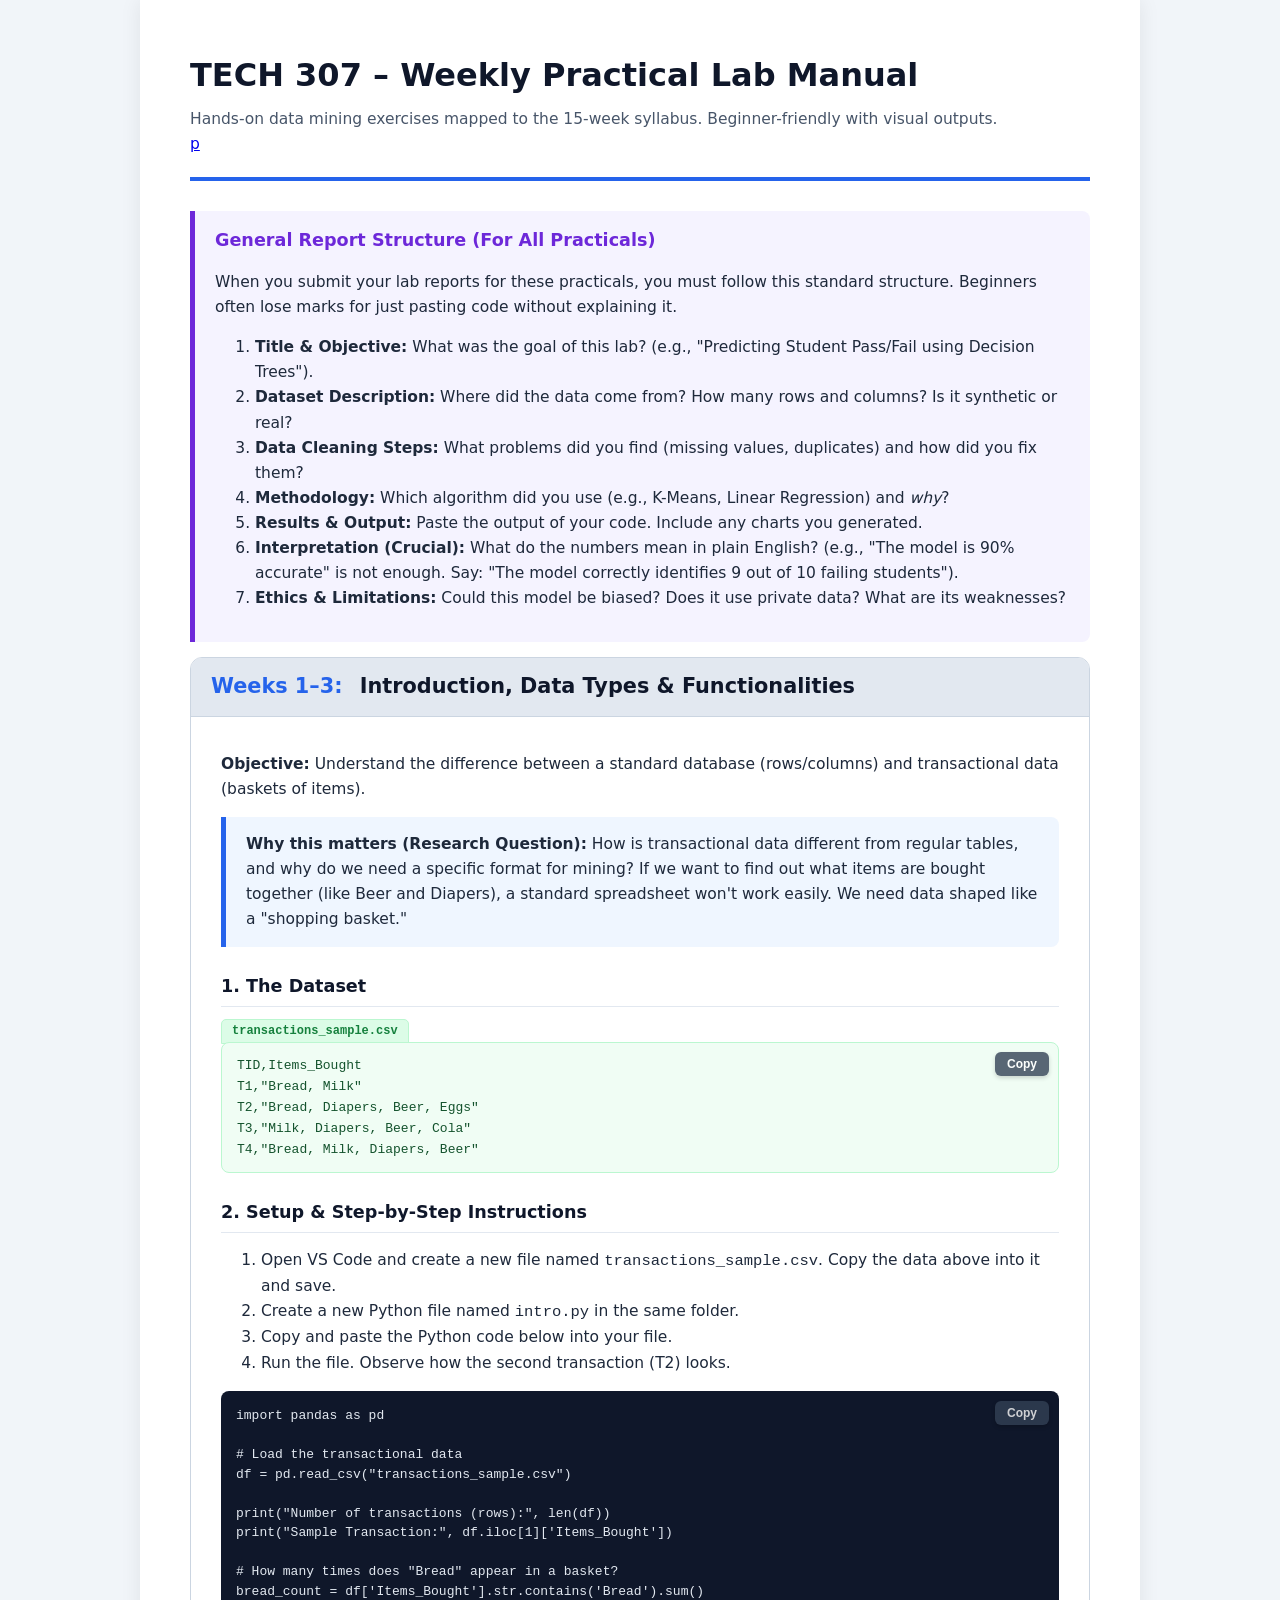
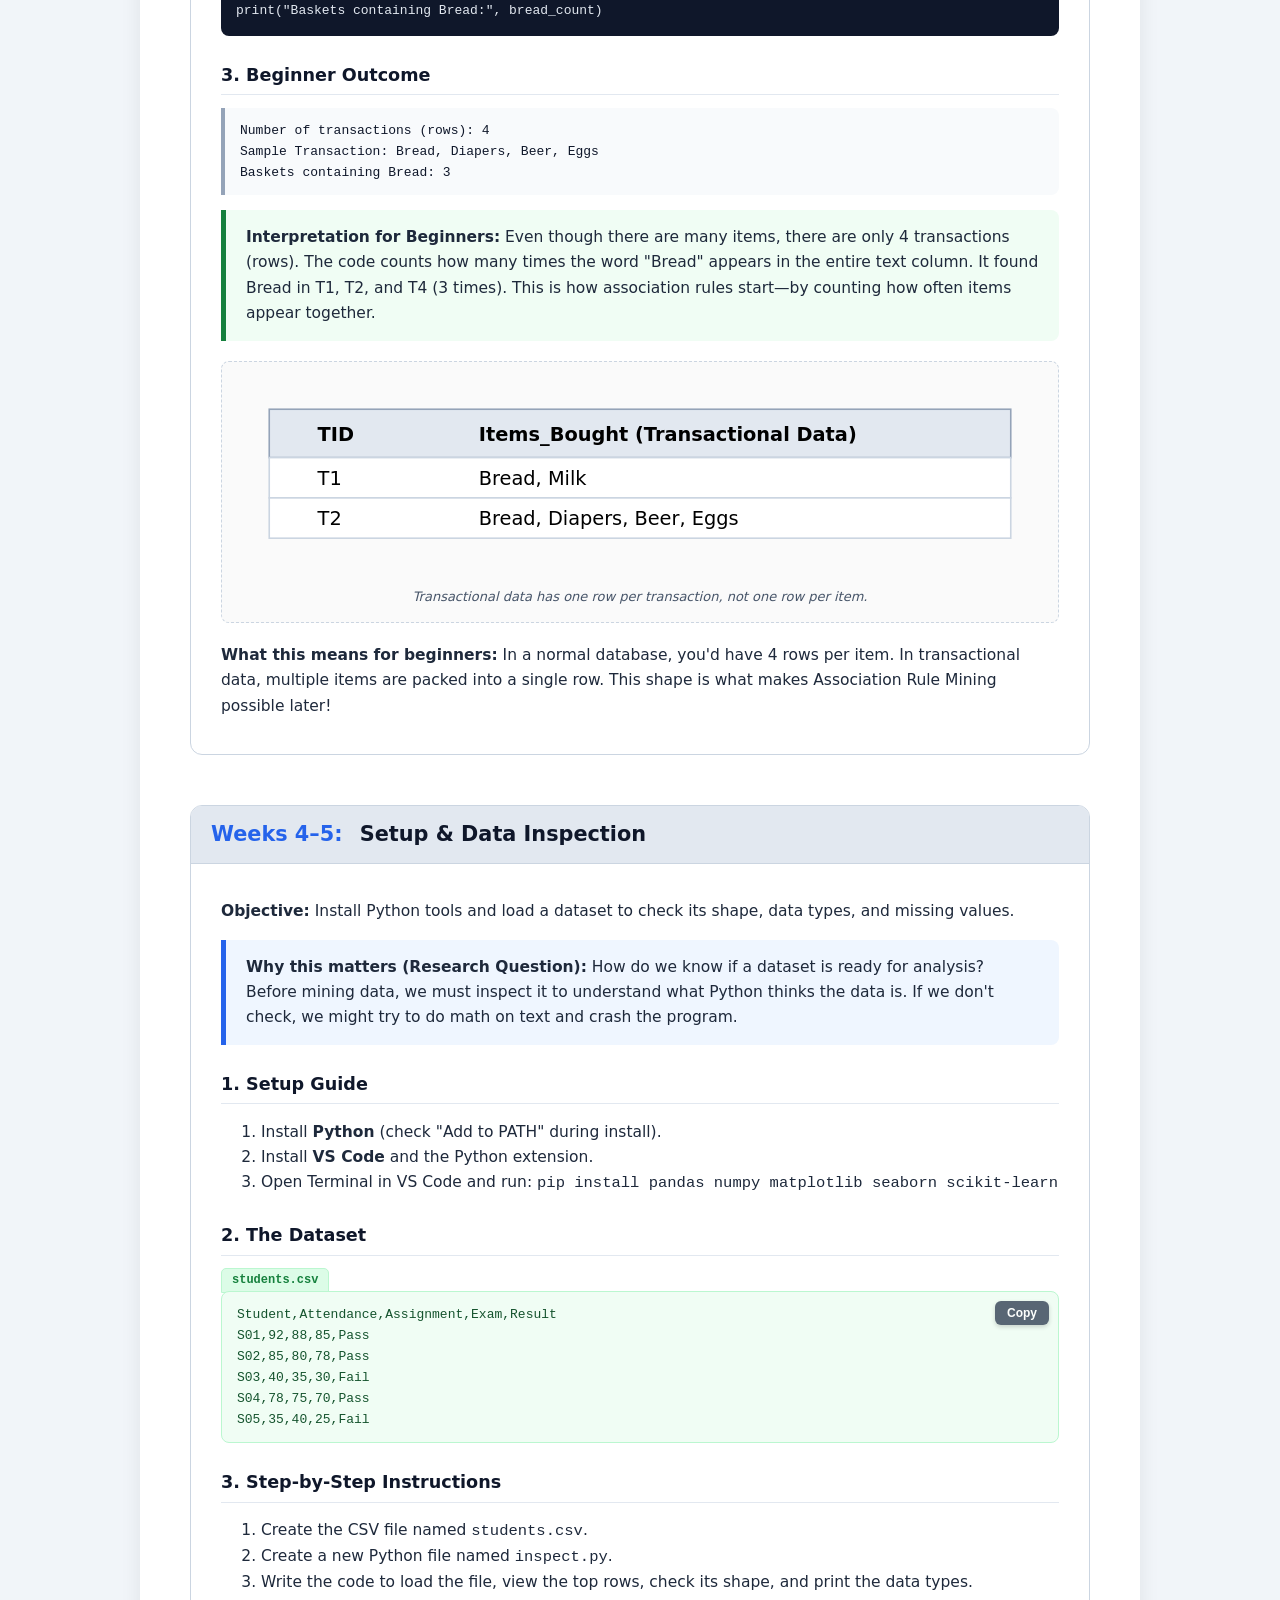
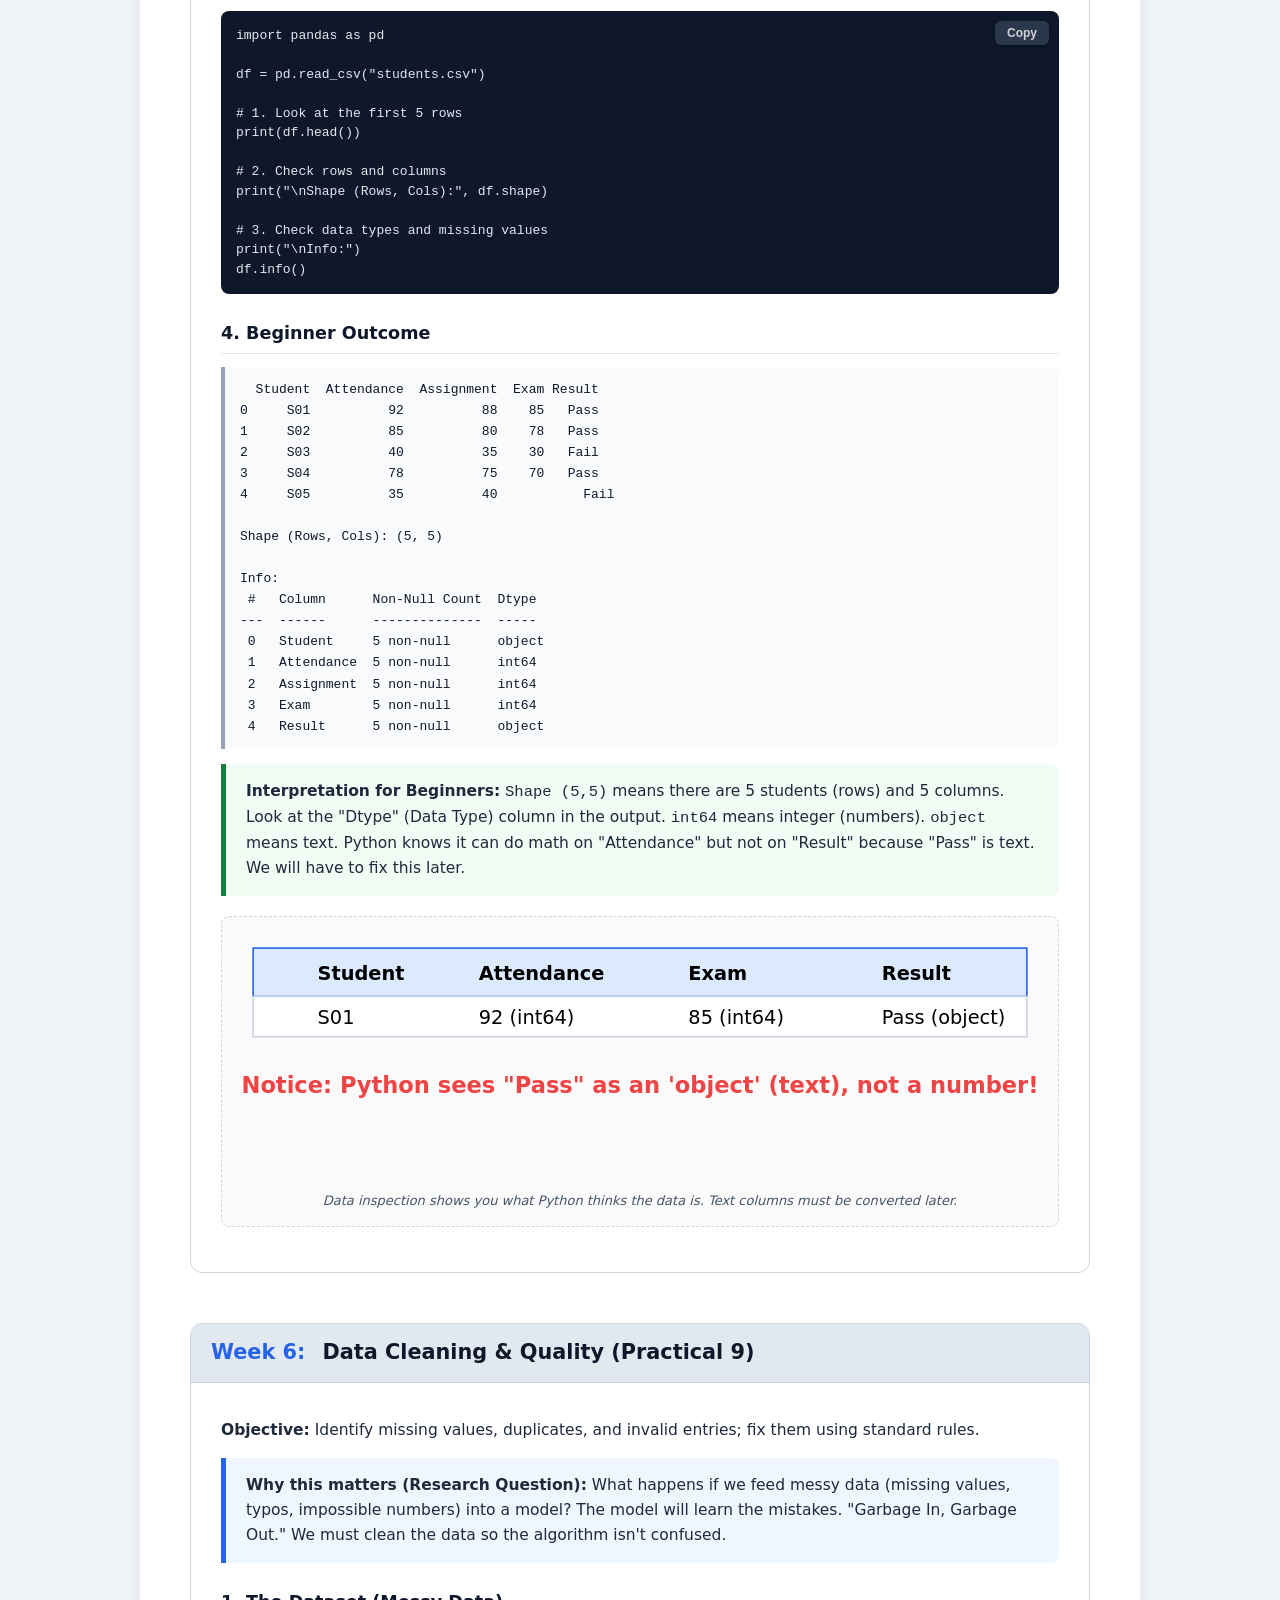
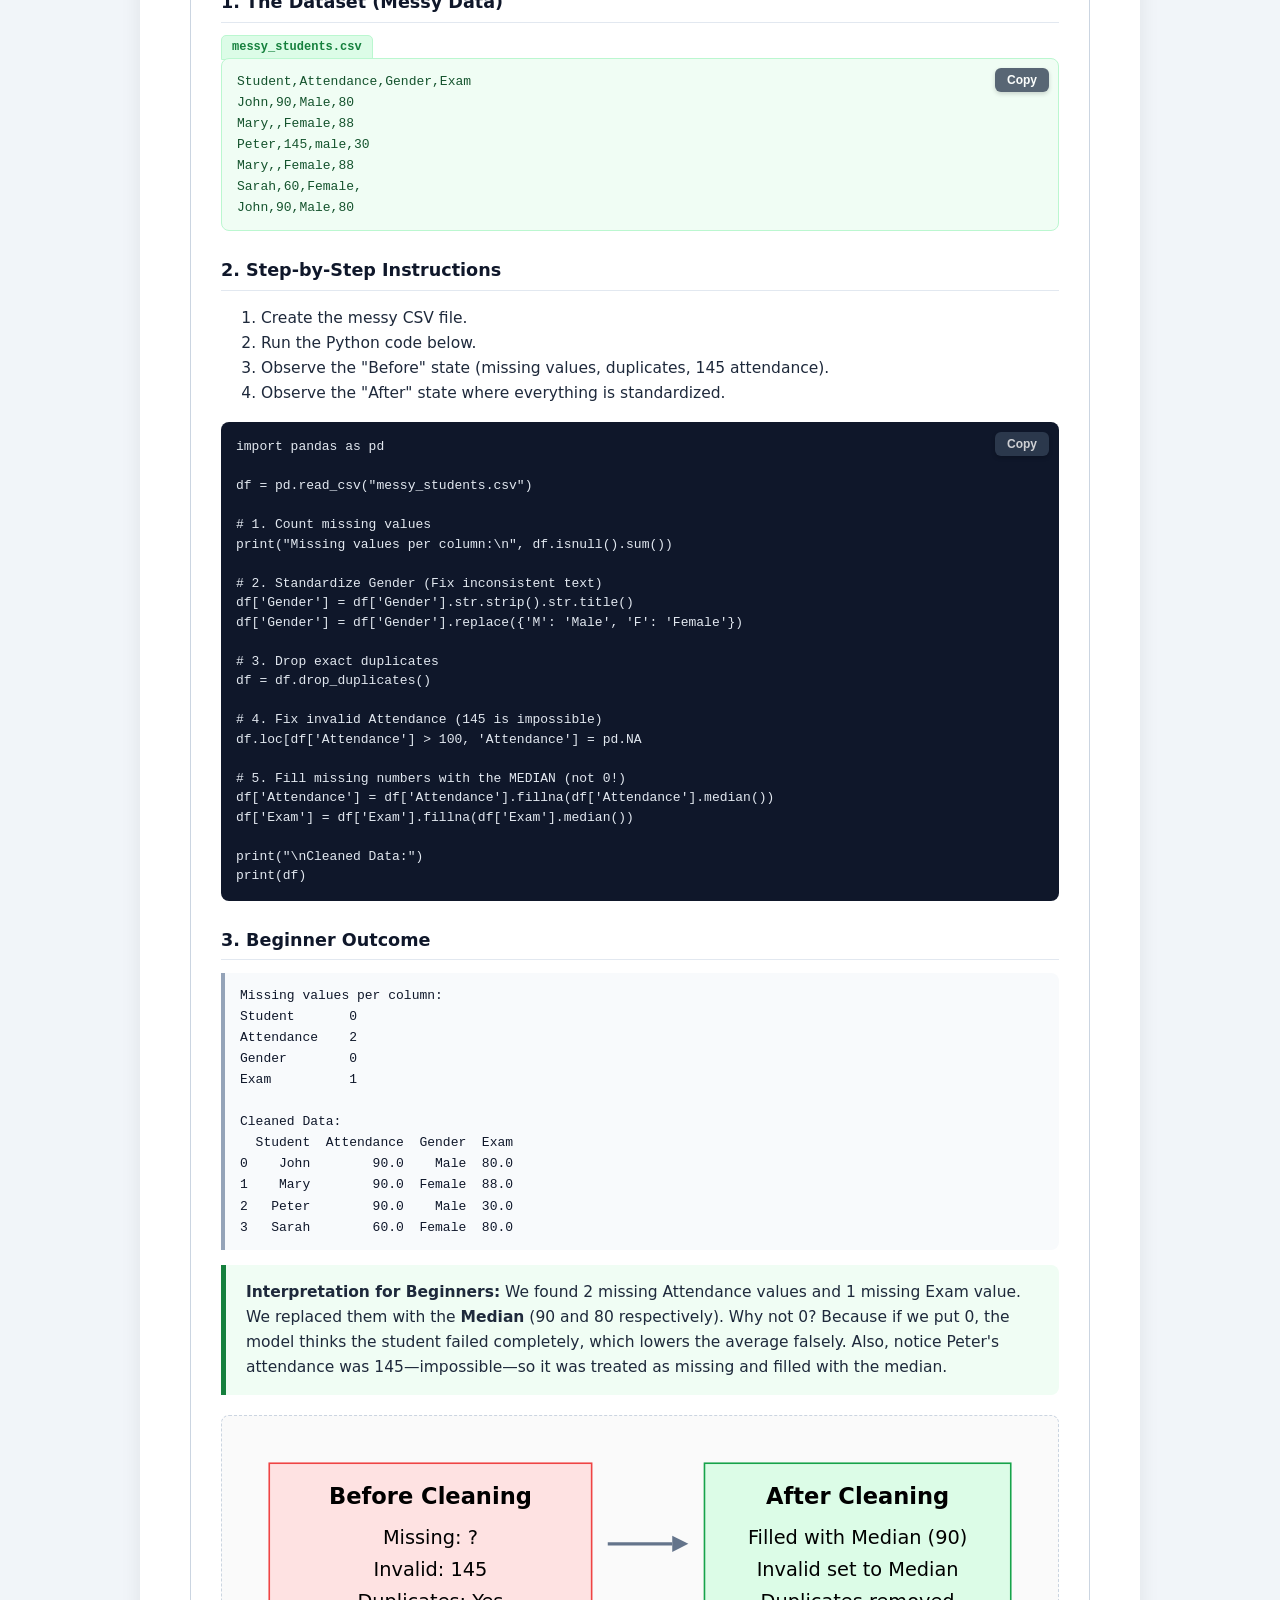
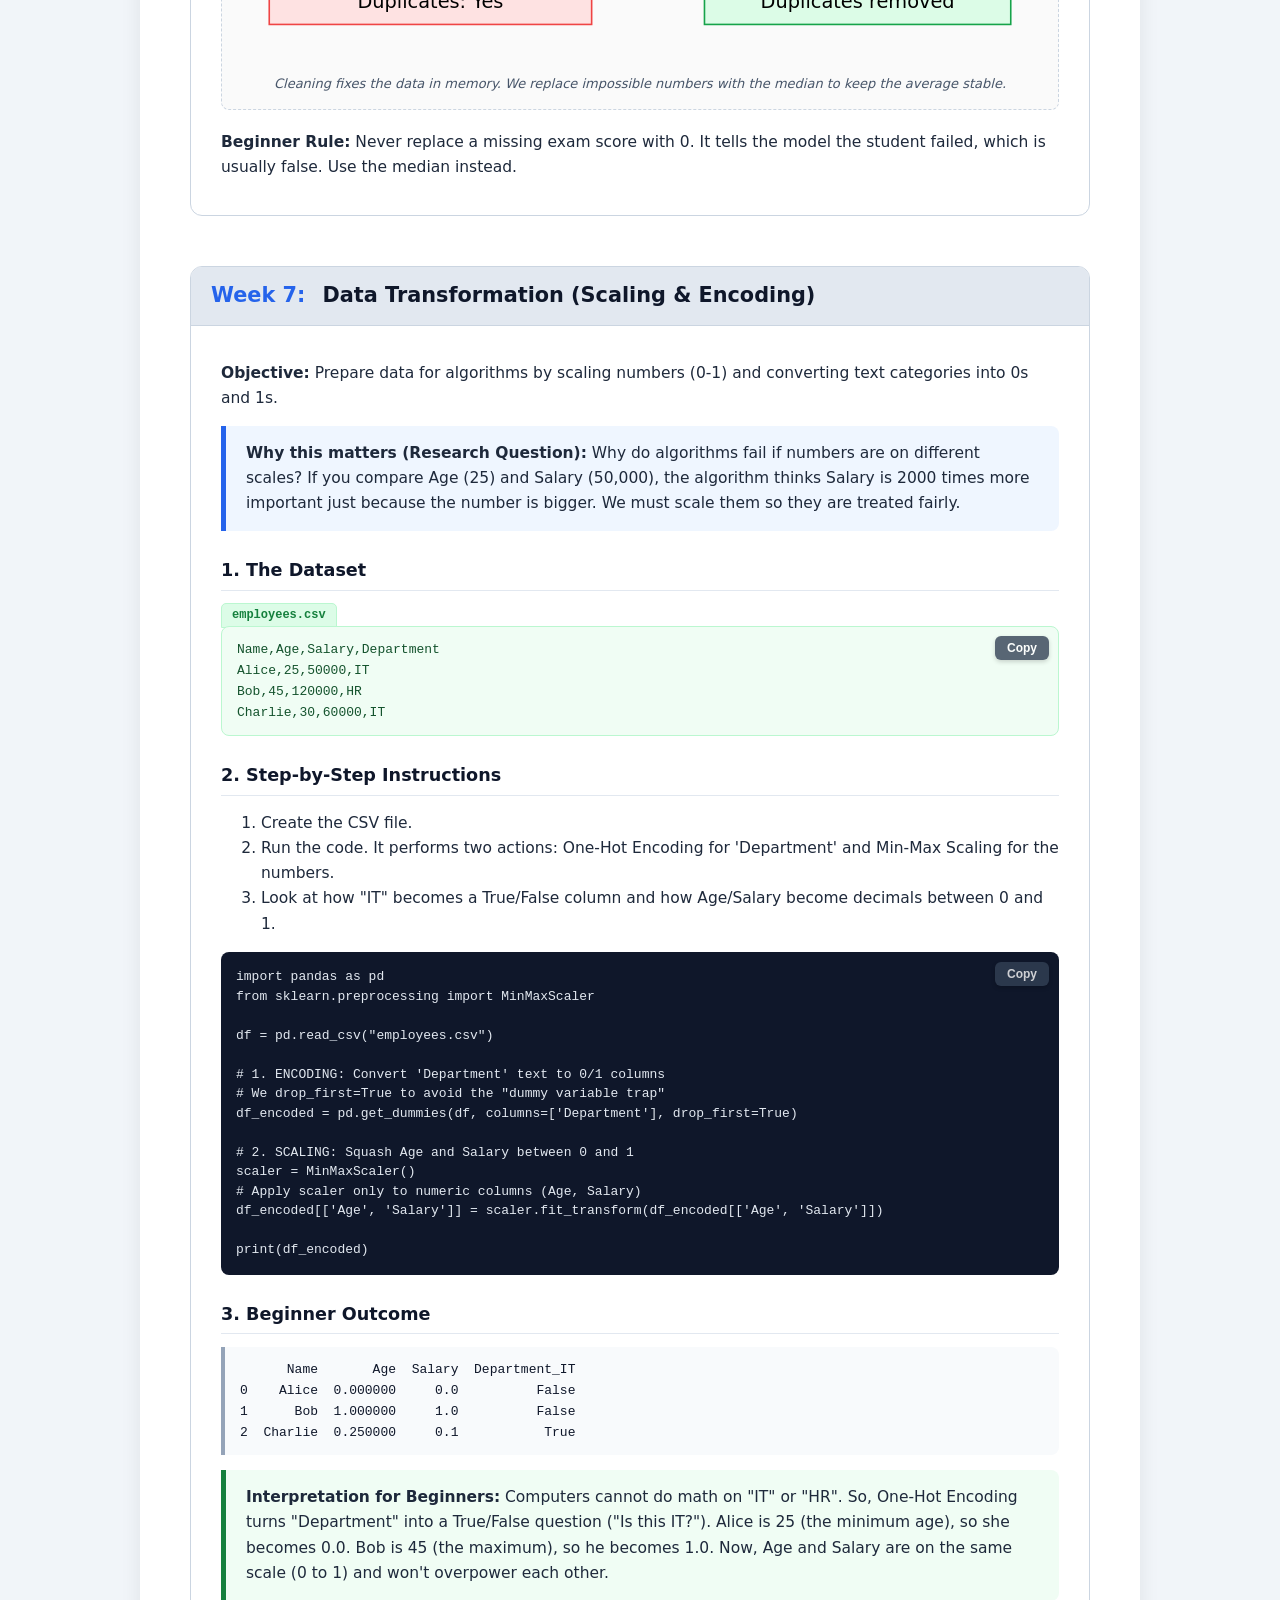
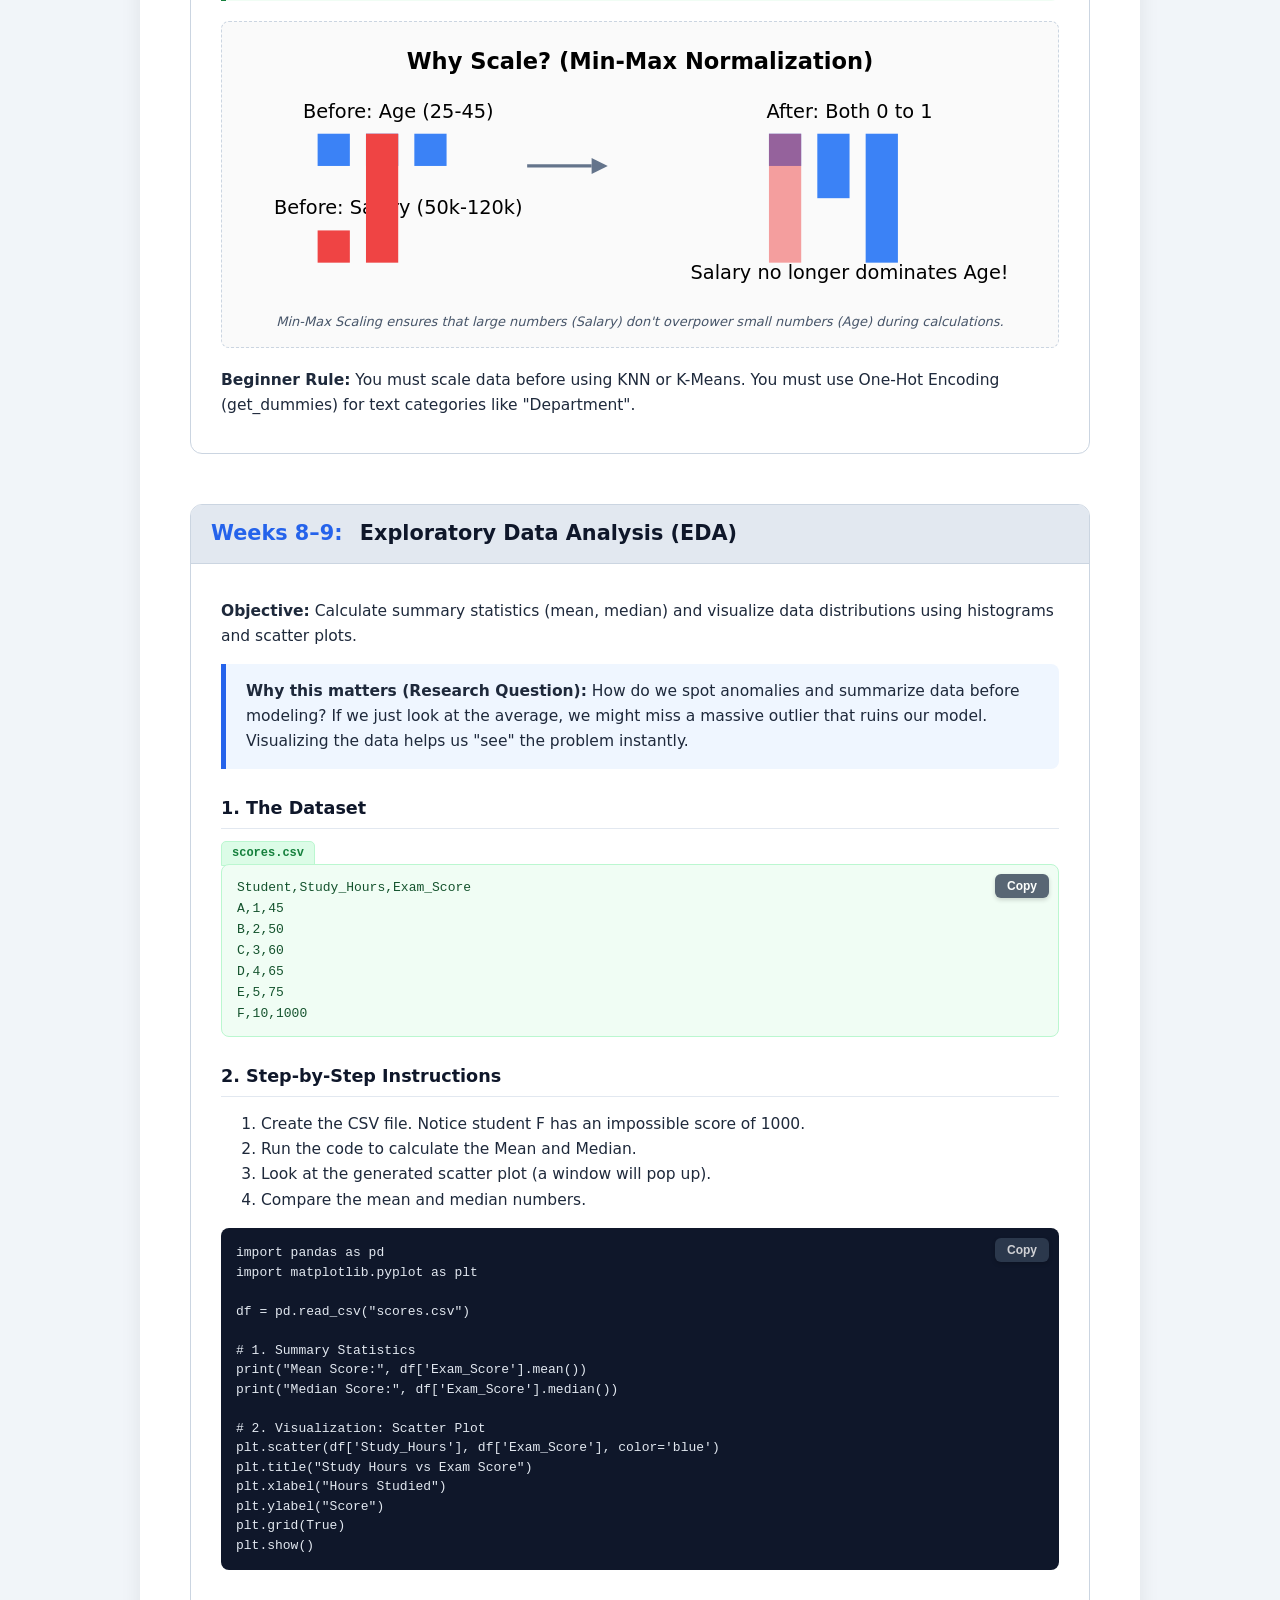
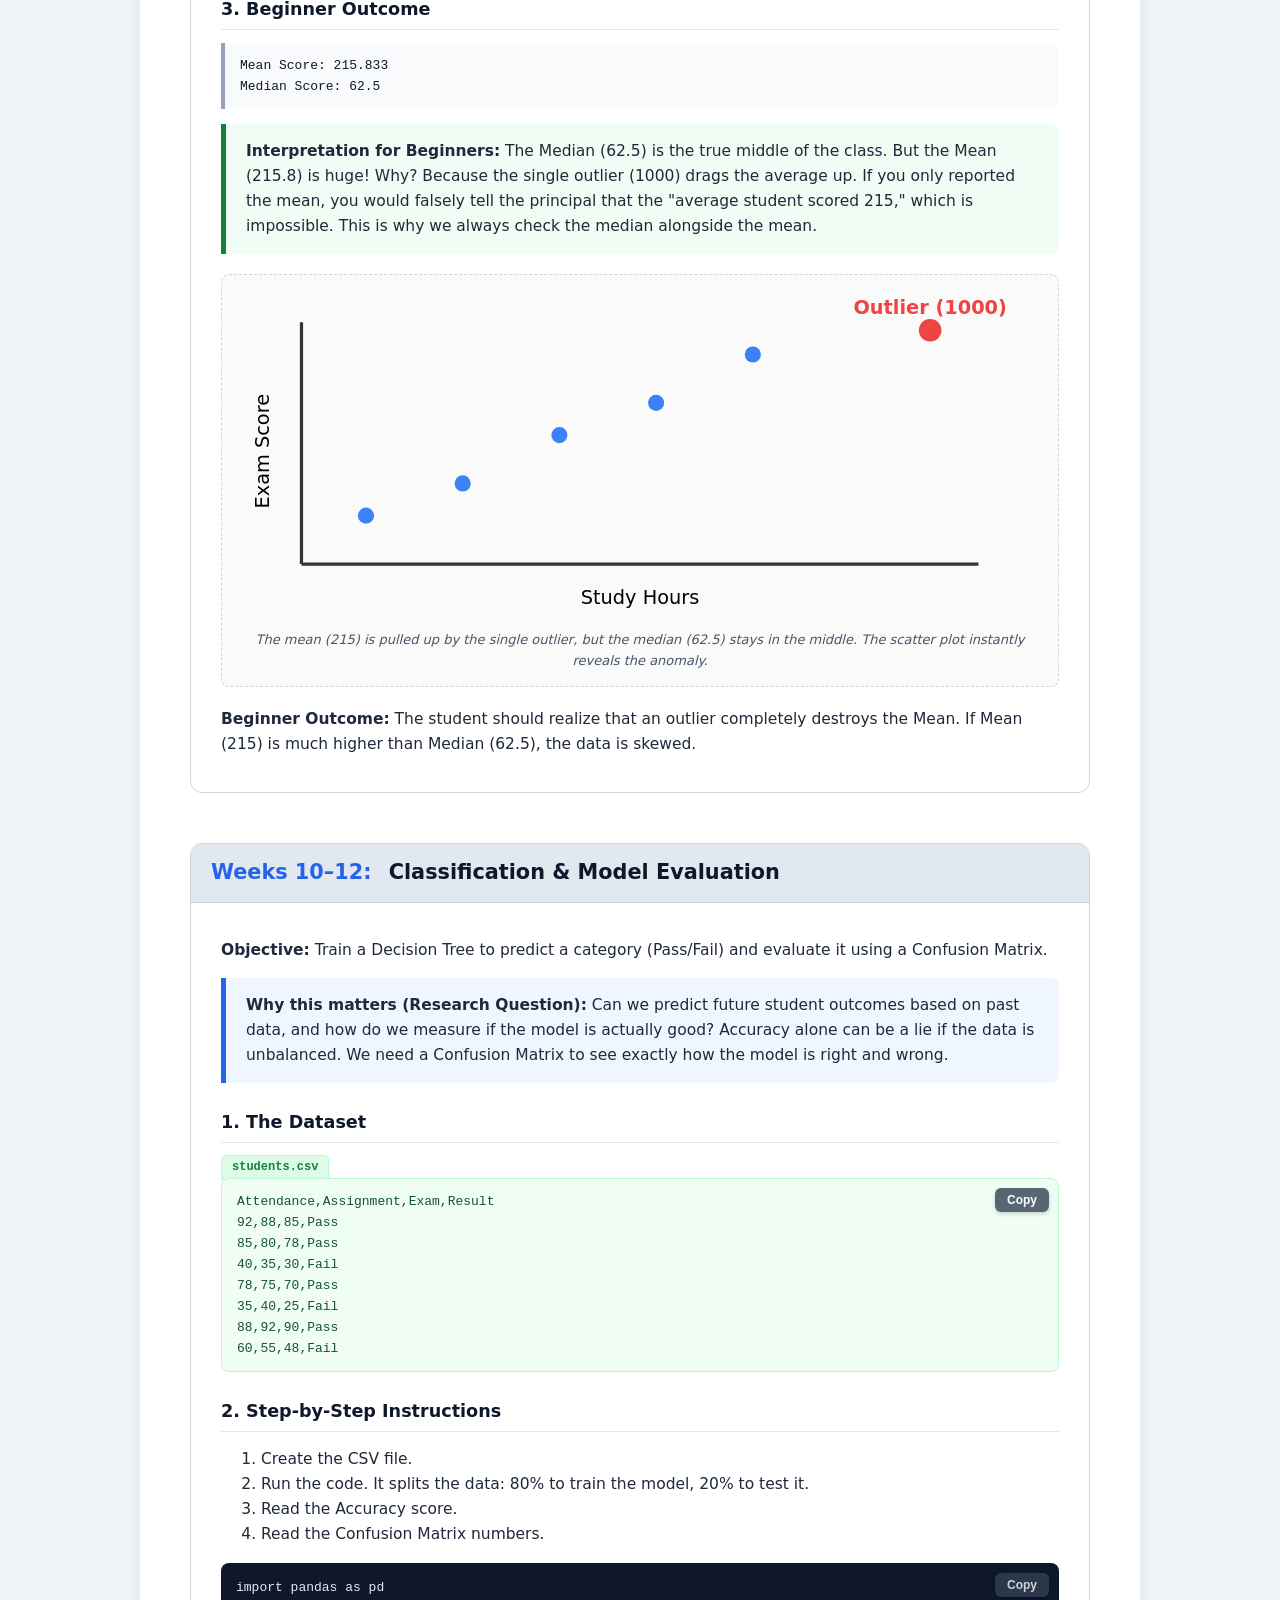
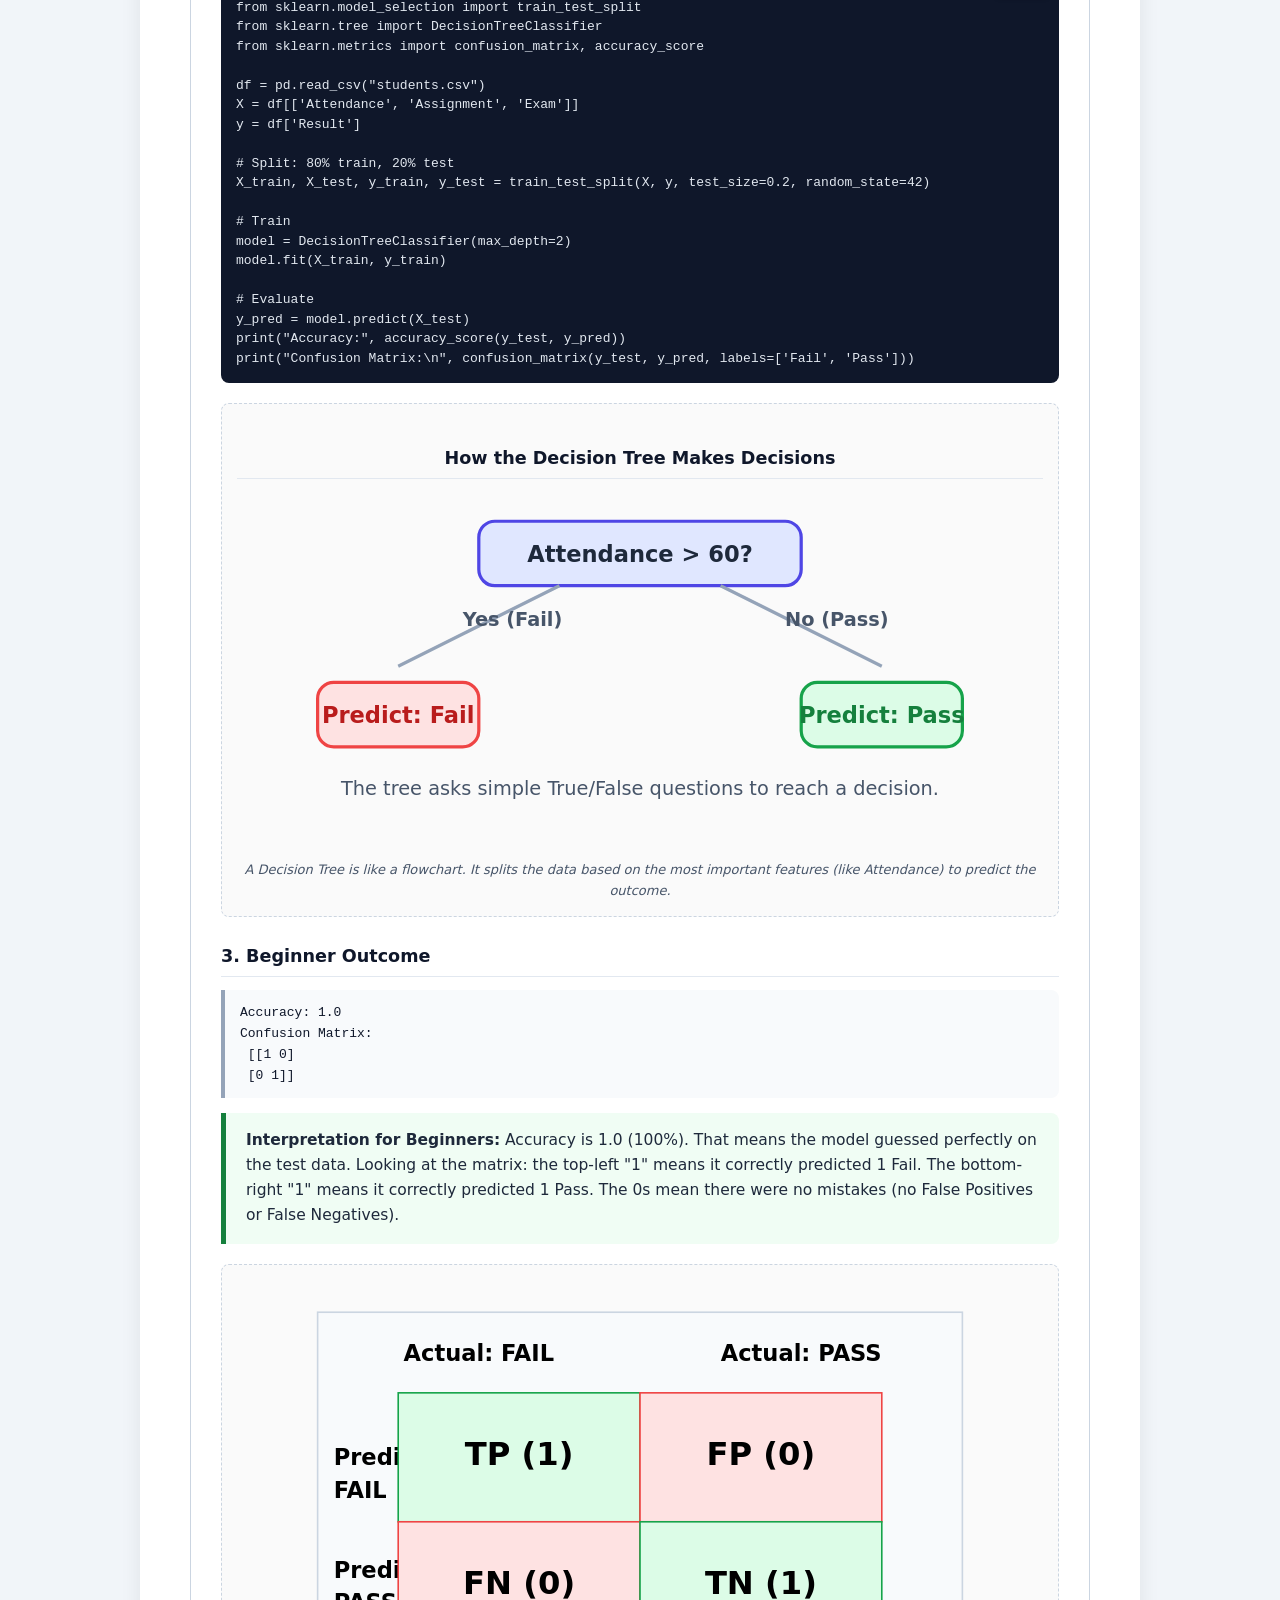
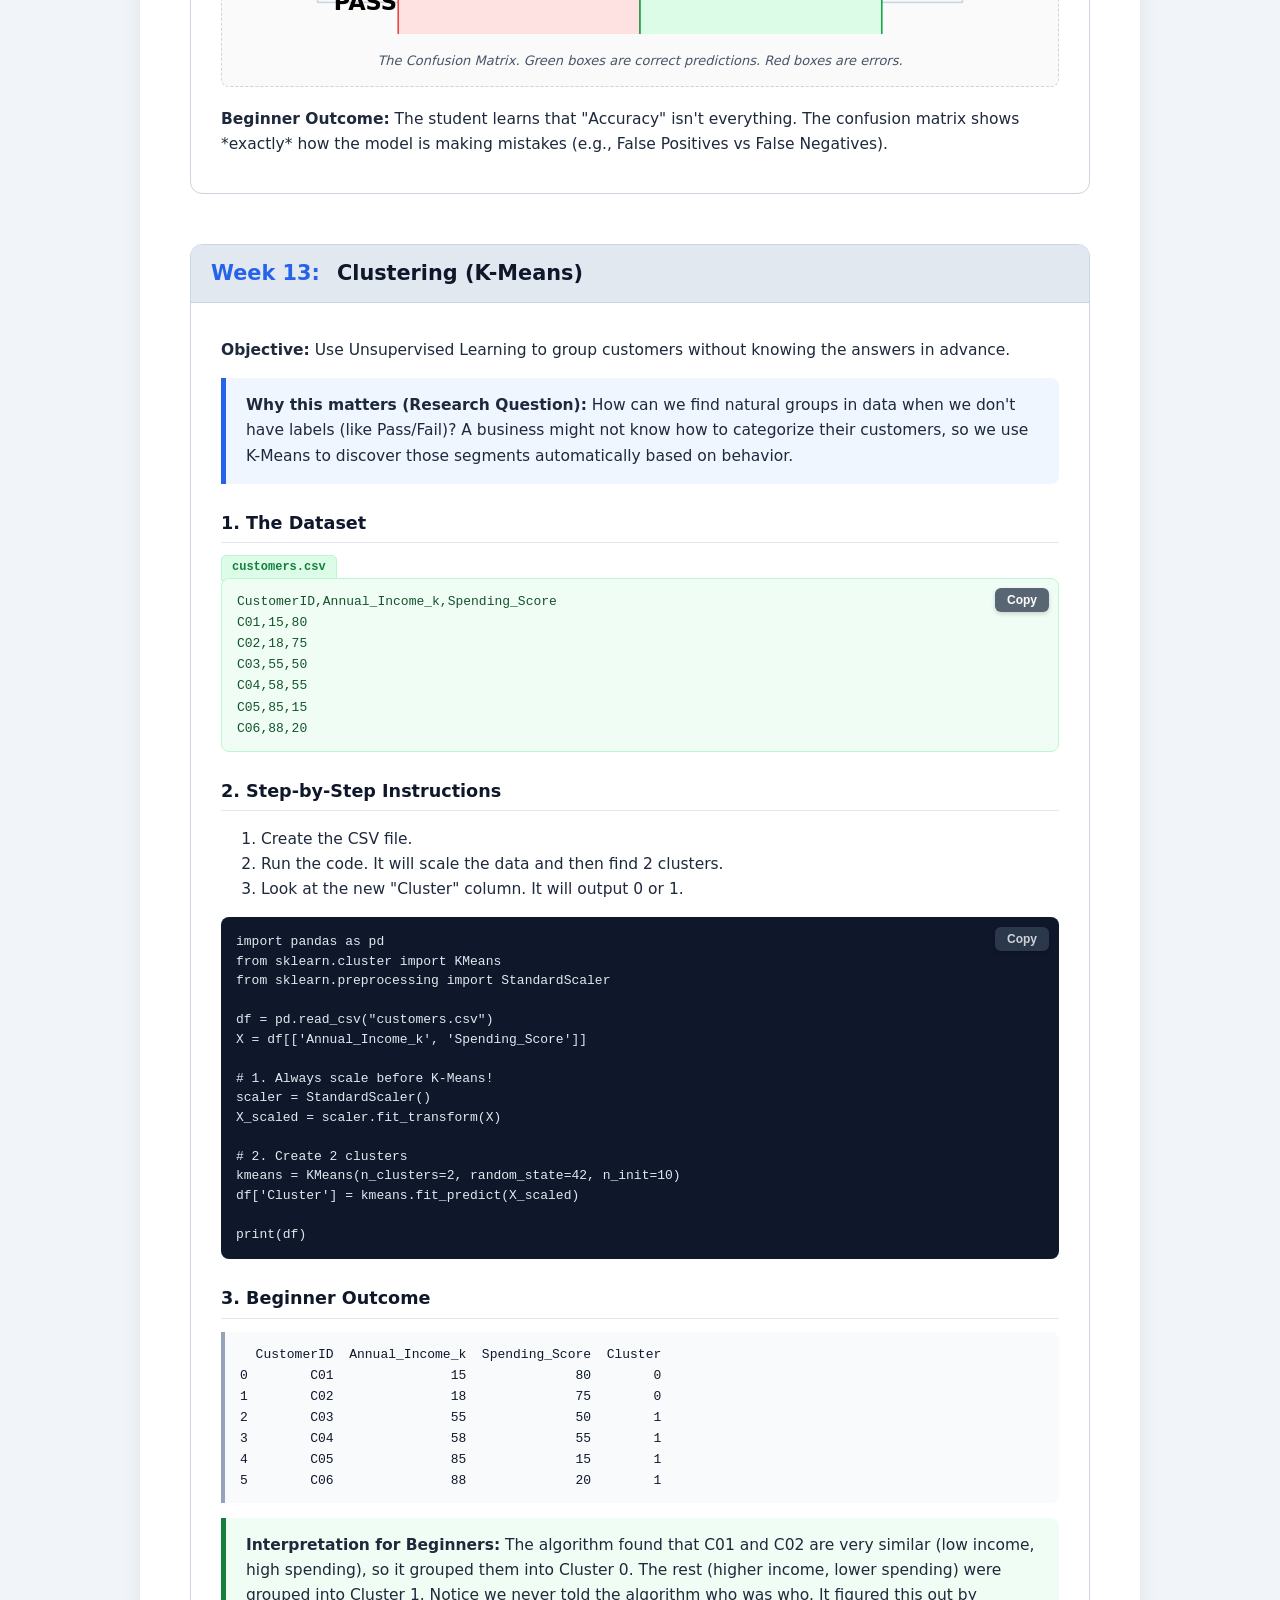
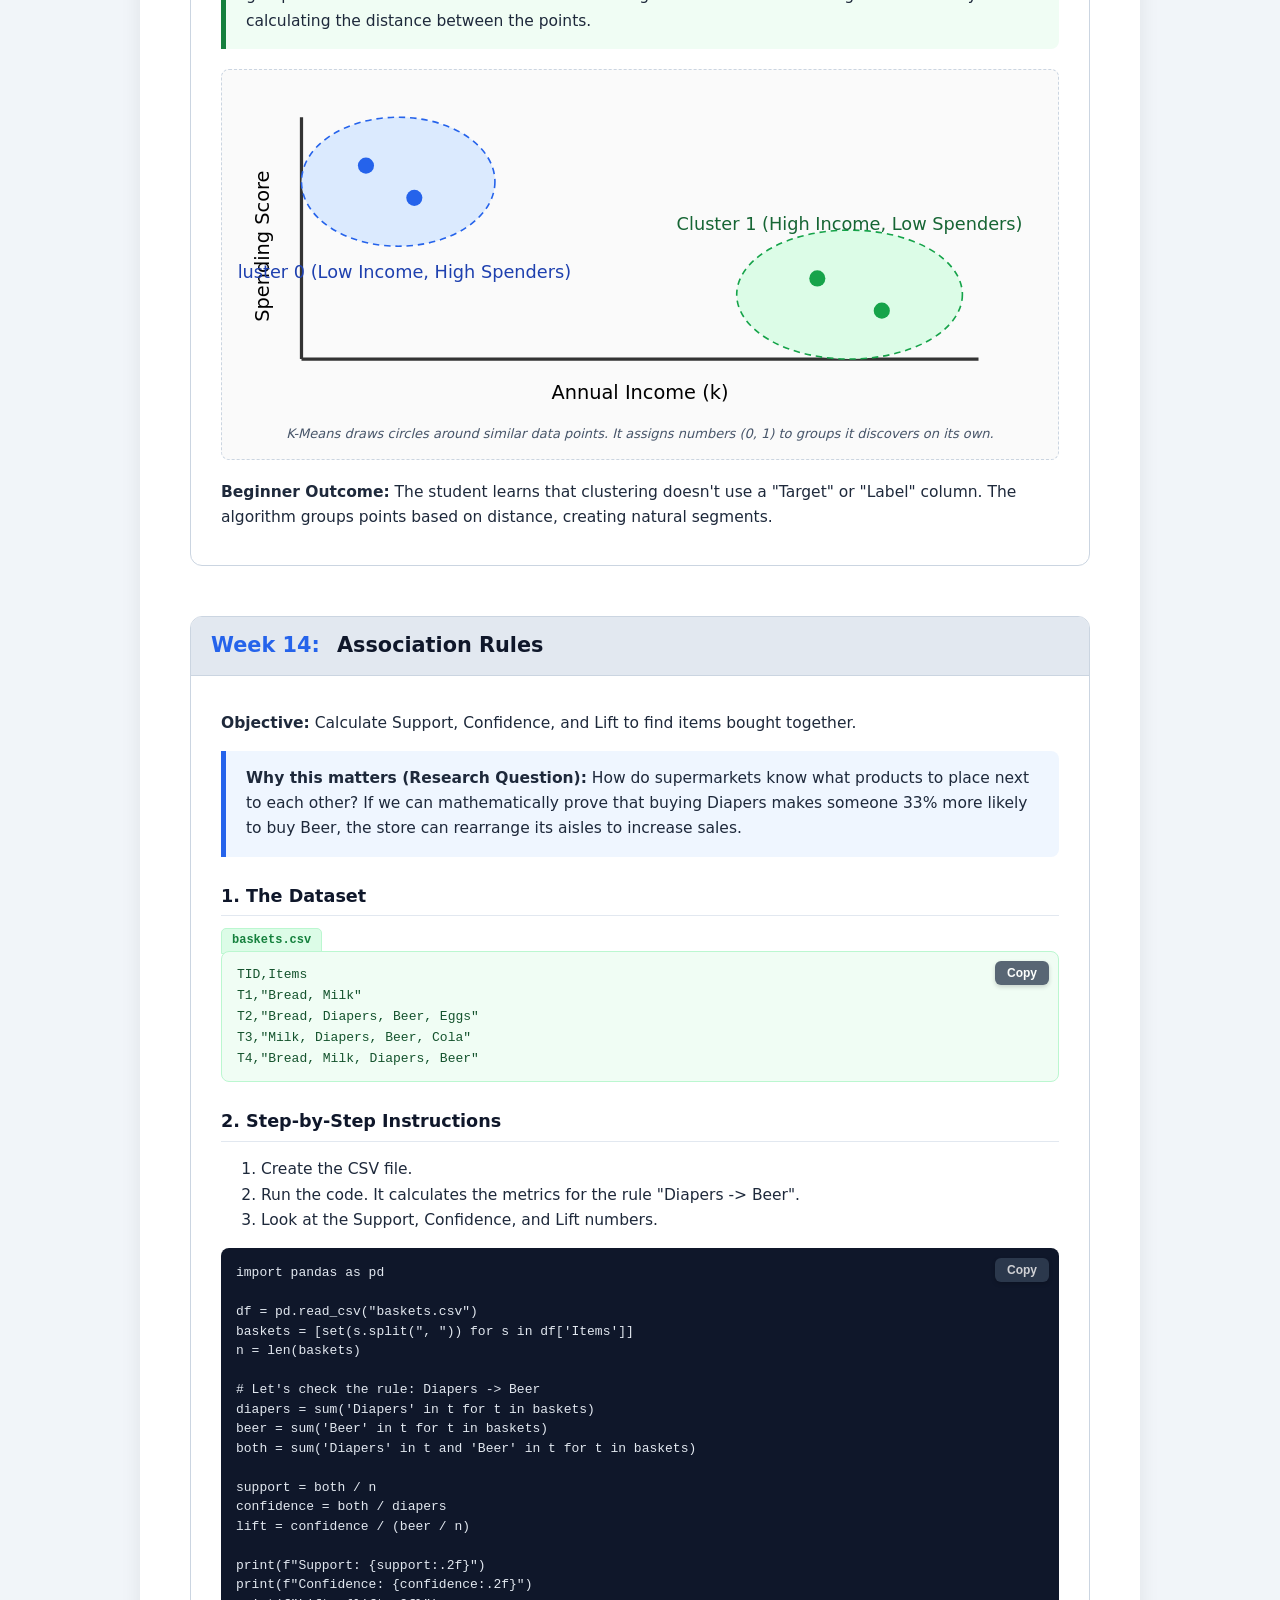
==== commit 2f9ac425: "Update practical.html" ====
--- a/practical.html
+++ b/practical.html
@@ -64,7 +64,7 @@
 <header>
   <h1>TECH 307 – Weekly Practical Lab Manual</h1>
   <p>Hands-on data mining exercises mapped to the 15-week syllabus. Beginner-friendly with visual outputs.</p>
-  <a href="pra.html">ppp</a>
+  <a href="pra.html">p</a>
 </header>
 
 <!-- ========================================== -->
@@ -978,4 +978,4 @@
 </script>
 
 </body>
-</html>+</html>
